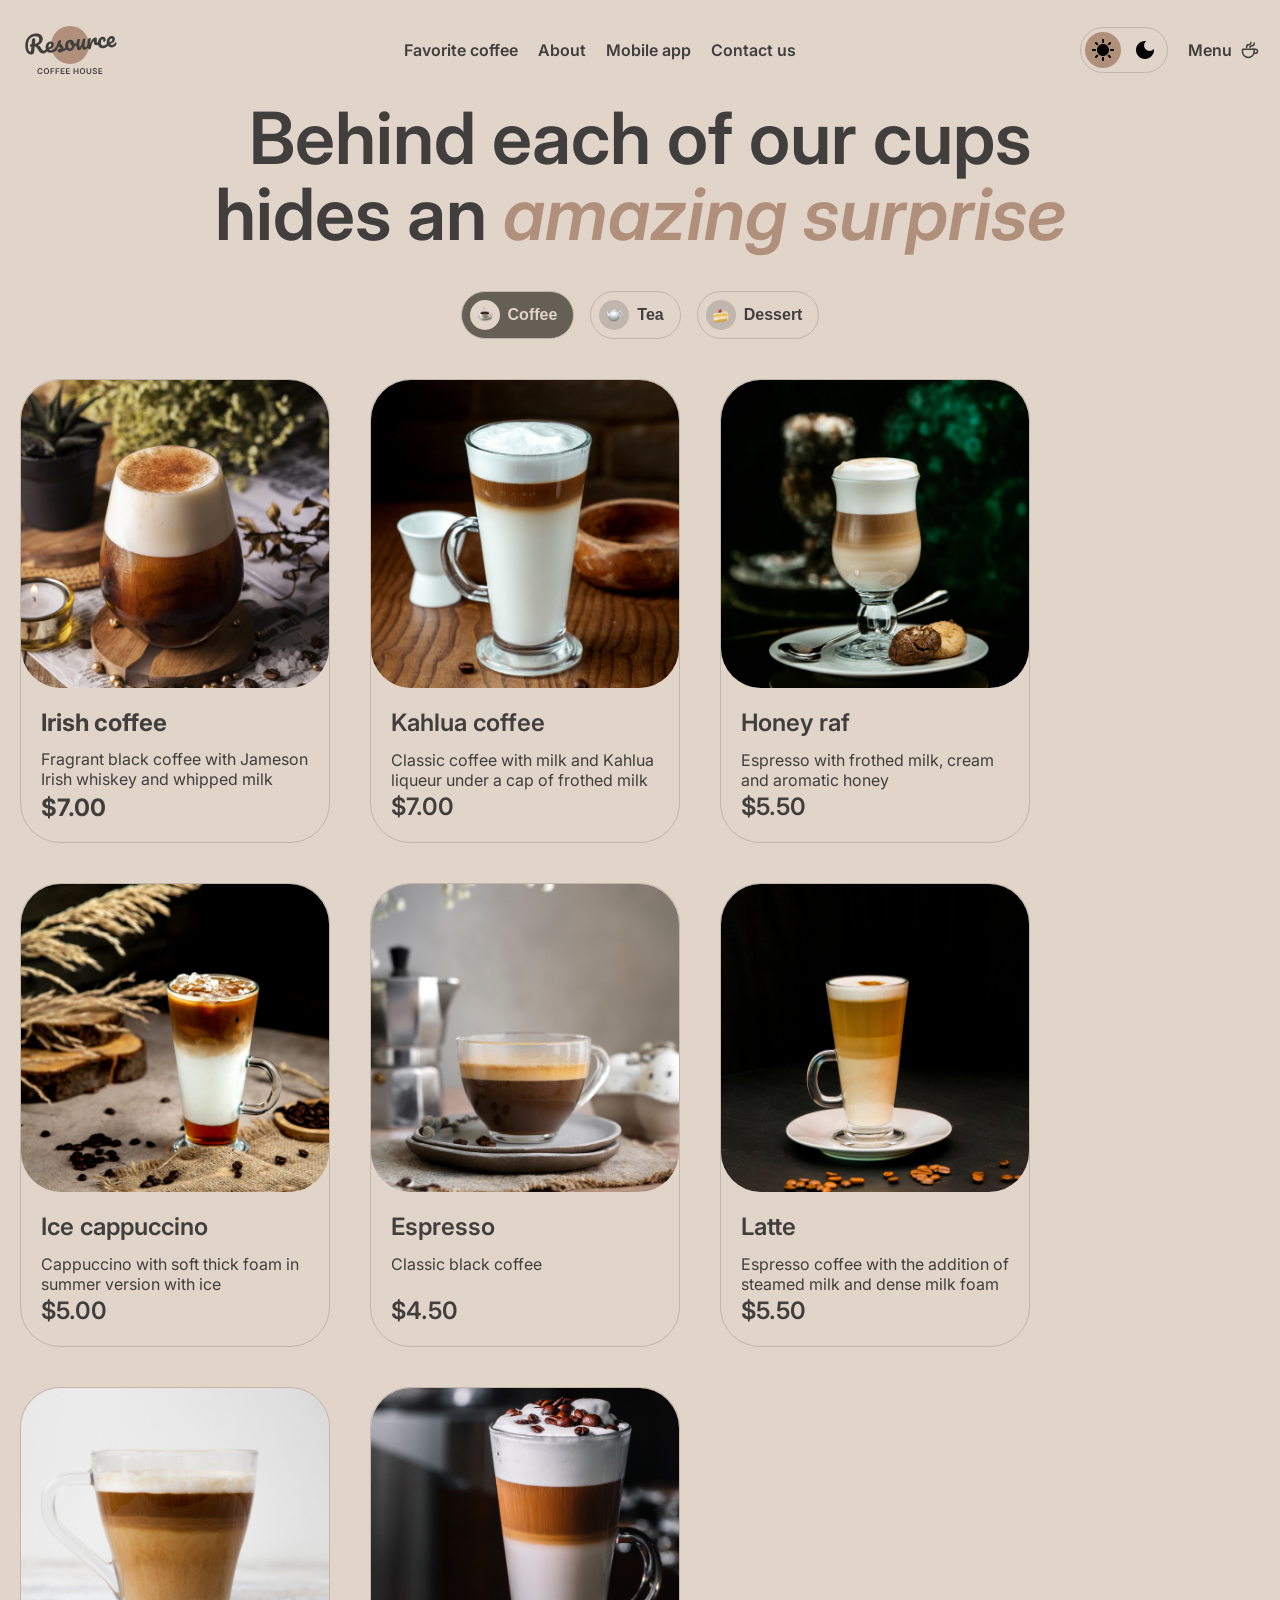
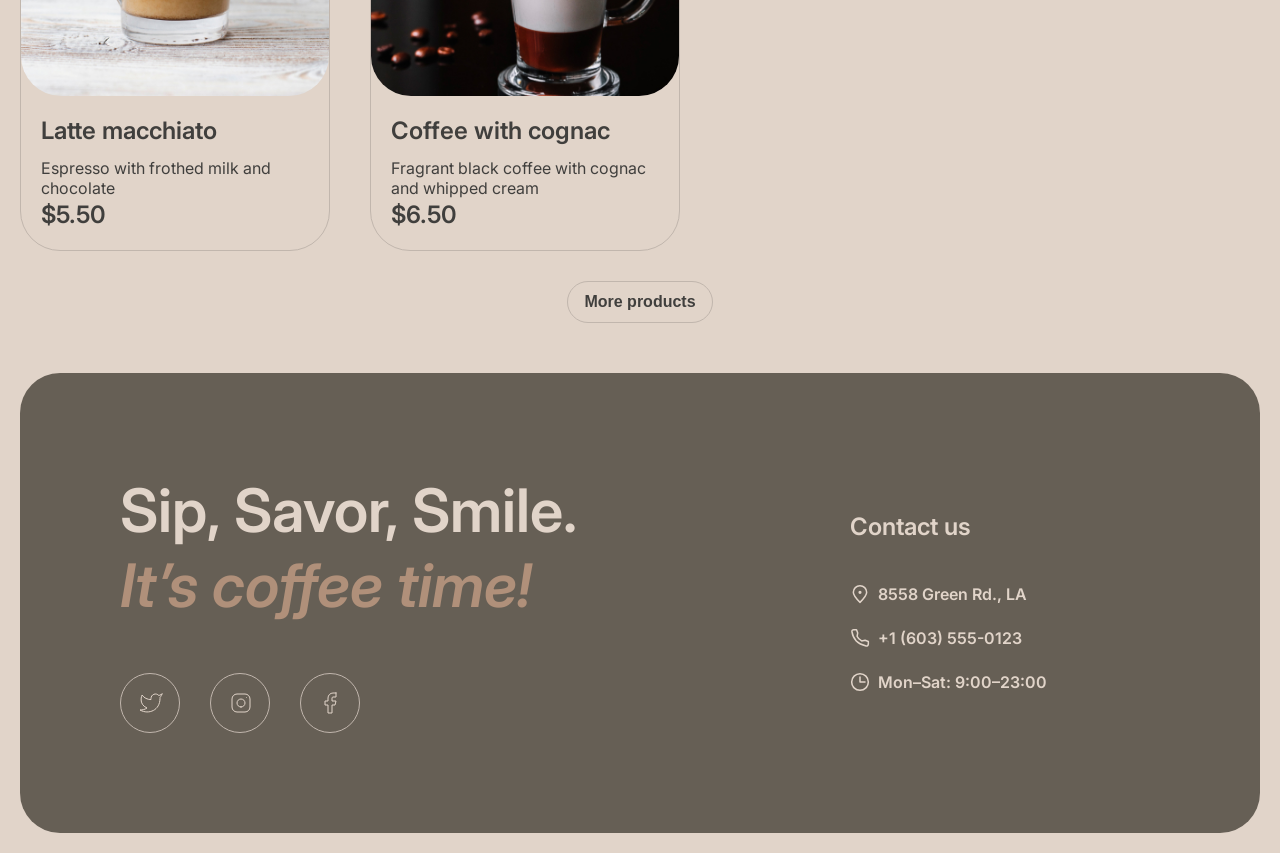
==== menu.html @ 7855acae "feat: add interactive burger-menu and slider" ====
<!doctype html>
<html lang="en">
  <head>
    <meta charset="UTF-8" />
    <meta name="viewport" content="width=device-width, initial-scale=1.0" />
    <link rel="icon" type="image/svg+xml" href="favicon.svg" />
    <link rel="stylesheet" href="style.css" />
    <link rel="preconnect" href="https://fonts.googleapis.com" />
    <link rel="preconnect" href="https://fonts.gstatic.com" crossorigin />
    <link
      href="https://fonts.googleapis.com/css2?family=Inter:ital,opsz,wght@0,14..32,100..900;1,14..32,100..900&display=swap"
      rel="stylesheet"
    />
    <title>Coffee House</title>
  </head>
  <body>
    <div class="wrapper">
      <header>
        <div class="header-wrapper">
          <a class="logo" href="./index.html"></a>
          <nav>
            <ul>
              <li>
                <a class="link nav-link" href="./index.html#favorite-coffee"
                  >Favorite coffee</a
                >
              </li>
              <li>
                <a class="link nav-link" href="./index.html#about">About</a>
              </li>
              <li>
                <a class="link nav-link" href="./index.html#mobile-app"
                  >Mobile app</a
                >
              </li>
              <li>
                <a class="link nav-link" href="#contact-us">Contact us</a>
              </li>
            </ul>
          </nav>
          <button id="toggle-theme-btn" class="light-mode-switch">
            <span class="mode-btn light-mode">
              <img
                class="svg light-img"
                src="./assets/icons/sun.svg"
                alt="Light-mode"
              />
            </span>
            <span class="mode-btn dark-mode">
              <img
                class="svg moon-img"
                src="./assets/icons/moon.svg"
                alt="Dark-mode"
              />
            </span>
          </button>
          <div class="menu-item">
            <a class="link menu-link" href="./menu.html">
              <span>Menu</span>
              <img
                class="menu-item-icon"
                src="./assets/icons/coffee-cup.svg"
                alt="Coffe-icon"
              />
            </a>
          </div>
          <button id="burger-btn">
            <img
              class="burger-menu-img"
              src="./assets/icons/burger-menu.svg"
              alt="Burger-menu"
            />
          </button>
        </div>
        <div class="burger-menu inactive">
          <nav>
            <ul>
              <li>
                <a class="link nav-link" href="./index.html#favorite-coffee"
                  >Favorite coffee</a
                >
              </li>
              <li>
                <a class="link nav-link" href="./index.html#about">About</a>
              </li>
              <li>
                <a class="link nav-link" href="./index.html#mobile-app"
                  >Mobile app</a
                >
              </li>
              <li>
                <a class="link nav-link" href="#contact-us">Contact us</a>
              </li>
            </ul>
          </nav>
          <div class="menu-item">
            <a class="link menu-link" href="./menu.html">
              <span>Menu</span>
              <img
                class="menu-item-icon"
                src="./assets/icons/coffee-cup.svg"
                alt="Coffe-icon"
              />
            </a>
          </div>
        </div>
      </header>
      <main>
        <section>
          <h1 class="menu-header heading-1">
            Behind each of our cups <br />
            hides an
            <span class="accent">amazing surprise</span>
          </h1>
          <div>
            <ul class="tabs-list">
              <li>
                <button class="button menu-tab-btn active">
                  <span class="menu-tab-icon-wrapper">
                    <img
                      class="menu-tab-icon"
                      src="./assets/icons/coffee-tab.png"
                      alt="coffee"
                    />
                  </span>
                  <span class="menu-tab-text">Coffee</span>
                </button>
              </li>
              <li>
                <button class="button menu-tab-btn">
                  <span class="menu-tab-icon-wrapper">
                    <img
                      class="menu-tab-icon"
                      src="./assets/icons/tea-tab.png"
                      alt="tea"
                    />
                  </span>
                  <span class="menu-tab-text">Tea</span>
                </button>
              </li>
              <li>
                <button class="button menu-tab-btn">
                  <span class="menu-tab-icon-wrapper">
                    <img
                      class="menu-tab-icon"
                      src="./assets/icons/dessert-tab.png"
                      alt="dessert"
                    />
                  </span>
                  <span class="menu-tab-text">Dessert</span>
                </button>
              </li>
            </ul>
          </div>
          <div class="products-container">
            <ul class="products-list">
              <li class="product-card">
                <img
                  class="product-img"
                  src="./assets/images/coffee-1.jpg"
                  alt="Product"
                />
                <div class="product-info">
                  <h2 class="product-title">Irish coffee</h2>
                  <p class="product-description">
                    Fragrant black coffee with Jameson Irish whiskey and whipped
                    milk
                  </p>
                  <h2 class="product-price">$7.00</h2>
                </div>
              </li>
              <li class="product-card">
                <img
                  class="product-img"
                  src="./assets/images/coffee-2.jpg"
                  alt="Product"
                />
                <div class="product-info">
                  <h2 class="product-title heading-3">Kahlua coffee</h2>
                  <p class="product-description">
                    Classic coffee with milk and Kahlua liqueur under a cap of
                    frothed milk
                  </p>
                  <h3 class="product-price heading-3">$7.00</h3>
                </div>
              </li>
              <li class="product-card">
                <img
                  class="product-img"
                  src="./assets/images/coffee-3.jpg"
                  alt="Product"
                />
                <div class="product-info">
                  <h2 class="product-title heading-3">Honey raf</h2>
                  <p class="product-description">
                    Espresso with frothed milk, cream and aromatic honey
                  </p>
                  <h3 class="product-price heading-3">$5.50</h3>
                </div>
              </li>
              <li class="product-card">
                <img
                  class="product-img"
                  src="./assets/images/coffee-4.jpg"
                  alt="Product"
                />
                <div class="product-info">
                  <h2 class="product-title heading-3">Ice cappuccino</h2>
                  <p class="product-description">
                    Cappuccino with soft thick foam in summer version with ice
                  </p>
                  <h3 class="product-price heading-3">$5.00</h3>
                </div>
              </li>
              <li class="product-card">
                <img
                  class="product-img"
                  src="./assets/images/coffee-5.jpg"
                  alt="Product"
                />
                <div class="product-info">
                  <h2 class="product-title heading-3">Espresso</h2>
                  <p class="product-description">Classic black coffee</p>
                  <h3 class="product-price heading-3">$4.50</h3>
                </div>
              </li>
              <li class="product-card">
                <img
                  class="product-img"
                  src="./assets/images/coffee-6.jpg"
                  alt="Product"
                />
                <div class="product-info">
                  <h2 class="product-title heading-3">Latte</h2>
                  <p class="product-description">
                    Espresso coffee with the addition of steamed milk and dense
                    milk foam
                  </p>
                  <h3 class="product-price heading-3">$5.50</h3>
                </div>
              </li>
              <li class="product-card">
                <img
                  class="product-img"
                  src="./assets/images/coffee-7.jpg"
                  alt="Product"
                />
                <div class="product-info">
                  <h2 class="product-title heading-3">Latte macchiato</h2>
                  <p class="product-description">
                    Espresso with frothed milk and chocolate
                  </p>
                  <h3 class="product-price heading-3">$5.50</h3>
                </div>
              </li>
              <li class="product-card">
                <img
                  class="product-img"
                  src="./assets/images/coffee-8.jpg"
                  alt="Product"
                />
                <div class="product-info">
                  <h2 class="product-title heading-3">Coffee with cognac</h2>
                  <p class="product-description">
                    Fragrant black coffee with cognac and whipped cream
                  </p>
                  <h3 class="product-price heading-3">$6.50</h3>
                </div>
              </li>
            </ul>
          </div>
          <button class="button menu-more-products-btn">
            <span class="menu-tab-text">More products</span>
          </button>
        </section>
      </main>
      <footer id="contact-us">
        <div class="slogan-link-container">
          <div class="slogan">
            <h2 class="heading-2">
              Sip, Savor, Smile.<br />
              <span class="accent">It’s coffee time!</span>
            </h2>
          </div>
          <div>
            <ul class="social-link-list">
              <li class="social-link-item">
                <a class="social-link" href="https://x.com" target="_blank">
                  <img
                    class="svg social-link-img"
                    src="./assets/icons/twitter.svg"
                    alt="Twitter"
                  />
                </a>
              </li>
              <li class="social-link-item">
                <a
                  class="social-link"
                  href="https://www.instagram.com"
                  target="_blank"
                >
                  <img
                    class="svg social-link-img"
                    src="./assets/icons/instagram.svg"
                    alt="Instagram"
                  />
                </a>
              </li>
              <li class="social-link-item">
                <a
                  class="social-link"
                  href="https://www.facebook.com"
                  target="_blank"
                >
                  <img
                    class="svg social-link-img"
                    src="./assets/icons/facebook.svg"
                    alt="Facebook"
                  />
                </a>
              </li>
            </ul>
          </div>
        </div>
        <div class="contacts">
          <h3 class="contacts-header heading-3">Contact us</h3>
          <ul class="contact-list">
            <li class="contact-item">
              <a
                class="link contact-item contact-link"
                href="https://www.google.com/maps"
                target="_blank"
              >
                <img
                  class="svg contact-item-icon"
                  src="./assets/icons/pin-alt.svg"
                  alt="Location"
                />
                <p>8558 Green Rd., LA</p>
              </a>
            </li>
            <li>
              <a class="link contact-item contact-link" href="tel:">
                <img
                  class="svg contact-item-icon"
                  src="./assets/icons/phone.svg"
                  alt="Phone"
                />
                <p>+1 (603) 555-0123</p>
              </a>
            </li>
            <li class="link contact-item">
              <img
                class="svg contact-item-icon"
                src="./assets/icons/clock.svg"
                alt="Clock"
              />
              <p>Mon–Sat: 9:00–23:00</p>
            </li>
          </ul>
        </div>
      </footer>
    </div>
    <script src="script.js"></script>
  </body>
</html>
---- style.css ----
/* VARIABLES */

:root {
  --logo-url: url('assets/icons/logo.svg');

  --text-primary-color: #403f3d;
  --text-inverse-color: #e1d4c9;
  --text-accent-color: #b0907a;

  --background-page-color: #e1d4c9;
  --background-container-color: #665f55;
  --background-overlay-color: #403f3d;

  --border-primary-color: #c1b6ad;
  --border-inverse-color: #665f55;
}

/* SMOOTH SCROLL */

html {
  scroll-behavior: smooth;
}

html.dark {
  --logo-url: url('assets/icons/logo-dark.svg');

  --text-primary-color: #e1d4c9;
  --text-inverse-color: #e1d4c9;
  --text-accent-color: #b0907a;

  --background-page-color: #292826;
  --background-container-color: #403f3d;
  --background-overlay-color: #292826;

  --border-primary-color: #665f55;
  --border-inverse-color: #c1b6ad;
}

/* TEMPORARY */

.svg {
  filter: brightness(0);
}

html.dark .svg {
  filter: brightness(0) saturate(100%) invert(97%) sepia(9%) saturate(727%)
    hue-rotate(310deg) brightness(89%) contrast(98%);
}

/* RESET */

* {
  margin: 0;
  padding: 0;
  box-sizing: border-box;
}

a {
  color: inherit;
  text-decoration: none;
}

ul {
  list-style: none;
}

img {
  width: 100%;
  display: block;
}

/* TYPOGRAPHY */

.heading-1 {
  font-size: 72px;
  font-weight: 600;
  line-height: 105%;
}

.heading-1 .accent,
.heading-2 .accent {
  color: var(--text-accent-color);
  font-style: italic;
}

.heading-2 {
  font-size: 60px;
  font-weight: 600;
  line-height: 125%;
}

.heading-3 {
  font-size: 24px;
  font-weight: 600;
  line-height: 125%;
}

.medium {
  font-size: 16px;
  font-weight: 400;
  line-height: 150%;
}

.caption {
  font-size: 10px;
  font-weight: 600;
  line-height: 140%;
}

.link,
.button {
  font-size: 16px;
  font-weight: 600;
  line-height: 150%;
}

.burger-link {
  font-size: 32px;
  font-weight: 600;
  line-height: 125%;
}

/* STYLES */

body {
  color: var(--text-primary-color);
  border-color: var(--border-primary-color);
  background-color: var(--background-page-color);
  font-family: 'Inter', sans-serif;
}

.wrapper {
  margin: 0 auto;
  max-width: 1440px;
  padding: 20px;
}

header {
  display: flex;
  flex-direction: column;
}

header.burger-menu-active {
  min-height: 100dvh;
}

.header-wrapper {
  margin-bottom: 20px;
  display: flex;
  justify-content: space-between;
  align-items: center;
  gap: 20px;
  flex-wrap: wrap;
}

.logo {
  display: block;
  max-width: 100px;
  min-width: 100px;
  min-height: 60px;
  background-image: var(--logo-url);
}

nav {
  flex-grow: 1;
}

nav > ul {
  display: flex;
  justify-content: center;
  gap: 20px;
}

.light-mode-switch {
  max-width: 88px;
  width: 100%;
  padding: 4px;
  display: flex;
  justify-content: space-between;
  align-items: center;
  border: 1px solid var(--border-primary-color);
  background-color: inherit;
  border-radius: 100px;
}

.light-mode-switch:hover {
  cursor: pointer;
}

html.dark .light-mode-switch .light-mode {
  background-color: inherit;
}

html.dark .light-mode-switch .dark-mode {
  background-color: var(--text-accent-color);
}

html.dark .light-mode-switch:hover .light-mode {
  background-color: var(--background-container-color);
}

html.dark .light-mode-switch img {
  filter: brightness(0) saturate(100%) invert(93%) sepia(15%) saturate(261%)
    hue-rotate(332deg) brightness(93%) contrast(89%);
}

.mode-btn {
  width: 36px;
  height: 36px;
  padding: 1px;
  background-color: var(--text-accent-color);
  border-radius: 100px;
  display: flex;
  justify-content: center;
  align-items: center;
}

.mode-btn:hover {
  cursor: pointer;
}

.dark-mode {
  background-color: inherit;
}

.light-mode-switch:hover > .dark-mode {
  cursor: pointer;
  background-color: var(--background-container-color);
}

.light-mode-switch:hover > .dark-mode > .moon-img {
  filter: brightness(0) saturate(100%) invert(95%) sepia(9%) saturate(575%)
    hue-rotate(322deg) brightness(98%) contrast(80%);
}

.moon-img {
  width: 18px;
  height: 18px;
}

.light-img {
  width: 22px;
  height: 22px;
}

.menu-item,
.nav-link {
  padding: 8px 0px;
}

.menu-link {
  display: flex;
  align-items: center;
  gap: 8px;
}

.menu-item:hover,
.contact-link:hover,
.nav-link:hover {
  position: relative;
}

.menu-item:hover::after,
.contact-link:hover::after,
.nav-link:hover::after {
  content: '';
  cursor: cell;
  position: absolute;
  left: 0;
  bottom: -4px;
  width: 100%;
  height: 2px;
  background-color: var(--text-primary-color);
}

.contact-link:hover::after {
  background-color: var(--text-inverse-color);
}

.menu-item-icon {
  filter: brightness(0) saturate(100%) invert(22%) sepia(5%) saturate(338%)
    hue-rotate(2deg) brightness(96%) contrast(87%);
  width: 20px;
  height: 20px;
}

html.dark .menu-item-icon,
html.dark .burger-menu-img {
  filter: brightness(0) saturate(100%) invert(97%) sepia(9%) saturate(727%)
    hue-rotate(310deg) brightness(89%) contrast(98%);
}

.menu-item-active {
  padding: 8px 0px;
  position: relative;
}

.menu-item-active::after {
  content: '';
  position: absolute;
  left: 0;
  bottom: 0;
  width: 100%;
  height: 2px;
  background-color: var(--background-overlay-color);
}

#burger-btn {
  display: none;
}

#burger-btn .burger-menu-img {
  width: 16px;
}

.burger-menu.inactive {
  display: none;
}

.burger-menu {
  padding: 40px;
  display: flex;
  flex-basis: 100%;
  flex-direction: column;
  justify-content: center;
  align-items: center;
  gap: 100px;
}

.burger-menu > nav {
  display: block;
}

.burger-menu > nav > ul {
  flex-direction: column;
  justify-content: center;
  align-items: center;
  gap: 60px;
}

.burger-menu .nav-link,
.burger-menu .menu-item {
  display: block;
}

.hero-section {
  position: relative;
  color: var(--text-inverse-color);
  min-height: 80svh;
  display: flex;
  overflow: hidden;
  justify-content: center;
  align-items: center;
  border-radius: 40px;
}

.hero-video {
  position: absolute;
  min-width: 100%;
  min-height: 100%;
  object-fit: cover;
  z-index: 1;
}

.hero-content {
  position: absolute;
  left: 100px;
  bottom: 100px;
  z-index: 2;
  max-width: 530px;
  width: 100%;
  display: flex;
  flex-direction: column;
  gap: 20px;
}

.hero-link {
  padding: 20px 78px;
  max-width: 200px;
  width: 100%;
  color: var(--text-primary-color);
  background-color: var(--background-page-color);
  border-radius: 100px;
  display: flex;
  align-items: center;
  gap: 8px;
}

.hero-link-icon {
  display: none;
}

.hero-link:hover > .hero-link-icon {
  display: block;
}

section > h2 {
  text-align: center;
  margin-bottom: 15px;
}

section {
  margin-bottom: 50px;
}

.slider-container {
  display: flex;
  align-items: center;
  flex-direction: column;
  flex-grow: 1;
  gap: 40px;
}

.slider {
  margin-bottom: 10px;
  width: 100%;
  display: flex;
  justify-content: space-between;
  align-items: center;
}

.slide {
  width: 100%;
  padding: 0 20px;
  display: flex;
  justify-content: center;
  flex-direction: column;
  align-items: center;
  gap: 16px;
  margin: 0 auto;
}

.slider-img {
  max-width: 480px;
  width: 100%;
}

.slider-btn {
  max-width: 60px;
  width: 100%;
  min-height: 60px;
  height: 100%;
  padding: 24px;
  border-radius: 100px;
  color: var(--background-container-color);
  background-color: inherit;
  border: 1px solid var(--background-container-color);
  display: flex;
  justify-content: center;
  align-items: center;
}

.slider-btn:hover,
.download-link:hover,
#burger-btn:hover {
  cursor: pointer;
  color: var(--text-inverse-color);
  background-color: var(--background-container-color);
}

.slider-btn:hover > .slider-arrow-img,
.download-link:hover > .download-link-icon,
#burger-btn:hover > .burger-menu-img {
  filter: brightness(0) saturate(100%) invert(99%) sepia(80%) saturate(688%)
    hue-rotate(298deg) brightness(105%) contrast(76%);
}

.slider-arrow-img {
  width: 12.5px;
  height: 12px;
}

#slide-img {
  max-width: 480px;
  width: 100%;
}

.slider-pagination {
  display: flex;
  gap: 12px;
}

.dash {
  width: 40px;
  height: 4px;
  background-color: var(--border-primary-color);
}

.dash.active {
  background-color: var(--background-container-color);
}

.dash:hover {
  cursor: pointer;
  background-color: var(--background-container-color);
}

html.dark .dash {
  width: 40px;
  height: 4px;
  background-color: var(--border-primary-color);
}

html.dark .dash.active {
  background-color: var(--border-inverse-color);
}

html.dark .dash:hover {
  cursor: pointer;
  background-color: var(--border-inverse-color);
}

.about-img-container {
  display: flex;
  justify-content: center;
  flex-wrap: wrap;
  gap: 40px;
}

.about-img {
  max-width: 660px;
  width: 100%;
  align-self: flex-start;
}

.download-section {
  display: flex;
  justify-content: space-between;
  align-items: center;
}

.download-content {
  display: flex;
  justify-content: space-between;
  align-items: center;
  gap: 100px;
  flex-wrap: wrap;
}

.download-container {
  max-width: 630px;
  width: 100%;
  display: flex;
  flex-direction: column;
  flex-grow: 1;
  gap: 40px;
}

.download-link-list {
  display: flex;
  flex-wrap: wrap;
  gap: 20px;
}

.download-link-item {
  max-width: 200px;
  width: 100%;
  border: 1px solid var(--border-inverse-color);
  border-radius: 100px;
}

.download-link {
  padding: 12px 20px;
  width: 100%;
  height: 100%;
  display: flex;
  gap: 10px;
  align-items: center;
  border-radius: 100px;
}

.download-link-icon {
  width: 36px;
  min-height: 36px;
}

html.dark .download-link-icon {
  filter: brightness(0) saturate(100%) invert(97%) sepia(9%) saturate(727%)
    hue-rotate(310deg) brightness(89%) contrast(98%);
}

.download-img {
  max-width: 630px;
  width: 100%;
}

footer {
  padding: 100px;
  display: flex;
  align-items: center;
  gap: 100px;
  flex-wrap: wrap;
  color: var(--text-inverse-color);
  background-color: var(--background-container-color);
  border-radius: 40px;
}

.slogan-link-container {
  max-width: 630px;
  width: 100%;
}

.slogan {
  margin-bottom: 50px;
}

.social-link-list {
  display: flex;
  flex-wrap: wrap;
  gap: 30px;
}

.social-link-item {
  max-width: 60px;
  width: 100%;
  max-height: 60px;
  min-height: 60px;
  border: 1px solid var(--border-primary-color);
  border-radius: 100px;
  display: flex;
  justify-content: center;
  align-items: center;
}

.social-link {
  width: 100%;
  padding: 18px;
  border-radius: 100px;
}

.social-link:hover {
  color: var(--text-primary-color);
  background-color: var(--background-page-color);
}

.social-link:hover > .social-link-img {
  filter: brightness(0) saturate(100%) invert(21%) sepia(1%) saturate(1422%)
    hue-rotate(2deg) brightness(94%) contrast(84%);
}

html.dark .social-link:hover > .social-link-img {
  filter: brightness(0) saturate(100%) invert(96%) sepia(98%) saturate(240%)
    hue-rotate(302deg) brightness(91%) contrast(94%);
}

.social-link-img {
  width: 24px;
  min-height: 24px;
  filter: brightness(0) saturate(100%) invert(90%) sepia(10%) saturate(290%)
    hue-rotate(346deg) brightness(99%) contrast(83%);
}

.contacts-header {
  margin-bottom: 40px;
}

.contact-list {
  display: flex;
  flex-direction: column;
  gap: 20px;
}

.contact-item {
  display: flex;
  justify-content: flex-start;
  align-items: center;
  gap: 8px;
}

.contact-item-icon {
  width: 20px;
  min-height: 20px;
  filter: brightness(0) saturate(100%) invert(90%) sepia(10%) saturate(290%)
    hue-rotate(346deg) brightness(99%) contrast(83%);
}

/* MENU */

.products-list {
  display: flex;
  gap: 40px;
  flex-wrap: wrap;
}

.product-card {
  max-width: 310px;
  width: 100%;
  min-height: 100%;
  display: flex;
  flex-direction: column;
  border: 1px solid var(--border-primary-color);
  border-radius: 40px;
}

.tabs-list {
  display: flex;
  justify-content: center;
  align-items: center;
  gap: 16px;
  margin-bottom: 40px;
}

/* MODAL */

#modal {
  display: none;
}

.modal-content {
  display: flex;
  justify-content: center;
  gap: 20px;
}

.modal-product-info {
  display: flex;
  flex-direction: column;
  gap: 20px;
}

.menu-header {
  text-align: center;
  margin-bottom: 40px;
}

.menu-tab-icon {
  width: 16px;
  height: 16px;
}

.menu-tab-btn,
.menu-more-products-btn {
  padding: 8px 16px 8px 8px;
  display: flex;
  align-items: center;
  gap: 8px;
  border: 1px solid var(--border-primary-color);
  border-radius: 100px;
  color: var(--text-primary-color);
  background-color: inherit;
}

.menu-more-products-btn {
  margin: 30px auto;
  padding: 8px 16px;
}

.menu-tab-icon-wrapper {
  padding: 7px;
  background-color: var(--border-primary-color);
  border-radius: 100px;
}

.menu-tab-btn:hover,
.menu-tab-btn.active,
.product-card:hover,
.menu-more-products-btn:hover {
  cursor: pointer;
  color: var(--text-inverse-color);
  background-color: var(--background-container-color);
}

.menu-tab-btn:hover > .menu-tab-icon-wrapper,
.menu-tab-btn.active > .menu-tab-icon-wrapper {
  background-color: var(--background-page-color);
}

.product-img {
  max-width: 310px;
  width: 100%;
  border-radius: 40px;
}

.product-info {
  position: relative;
  height: 100%;
  padding: 20px 20px 40px;
}

.product-title,
.product-description {
  margin-bottom: 12px;
}

.product-price {
  position: absolute;
  left: 20px;
  bottom: 20px;
}

/* MEDIA QUERY */

@media (max-width: 768px) {
  .heading-1 {
    font-size: 42px;
    font-weight: 600;
    line-height: 115%;
  }

  .heading-1 .accent,
  .heading-2 .accent {
    font-style: italic;
  }

  .heading-2 {
    font-size: 32px;
    font-weight: 600;
    line-height: 125%;
  }

  .logo {
    margin-right: auto;
  }

  nav,
  .menu-item {
    display: none;
  }

  #burger-btn {
    display: flex;
    align-items: center;
    justify-content: center;
    max-width: 44px;
    min-width: 44px;
    min-height: 44px;
    border: 1px solid var(--border-inverse-color);
    border-radius: 100px;
    background-color: inherit;
    flex-grow: 1;
  }

  .hero-content {
    max-width: 300px;
    bottom: 20px;
    left: 30px;
  }

  .products-list {
    justify-content: center;
  }

  .slider-btn {
    display: none;
  }

  .download-content {
    justify-content: center;
  }

  footer {
    padding: 100px 60px;
  }
}
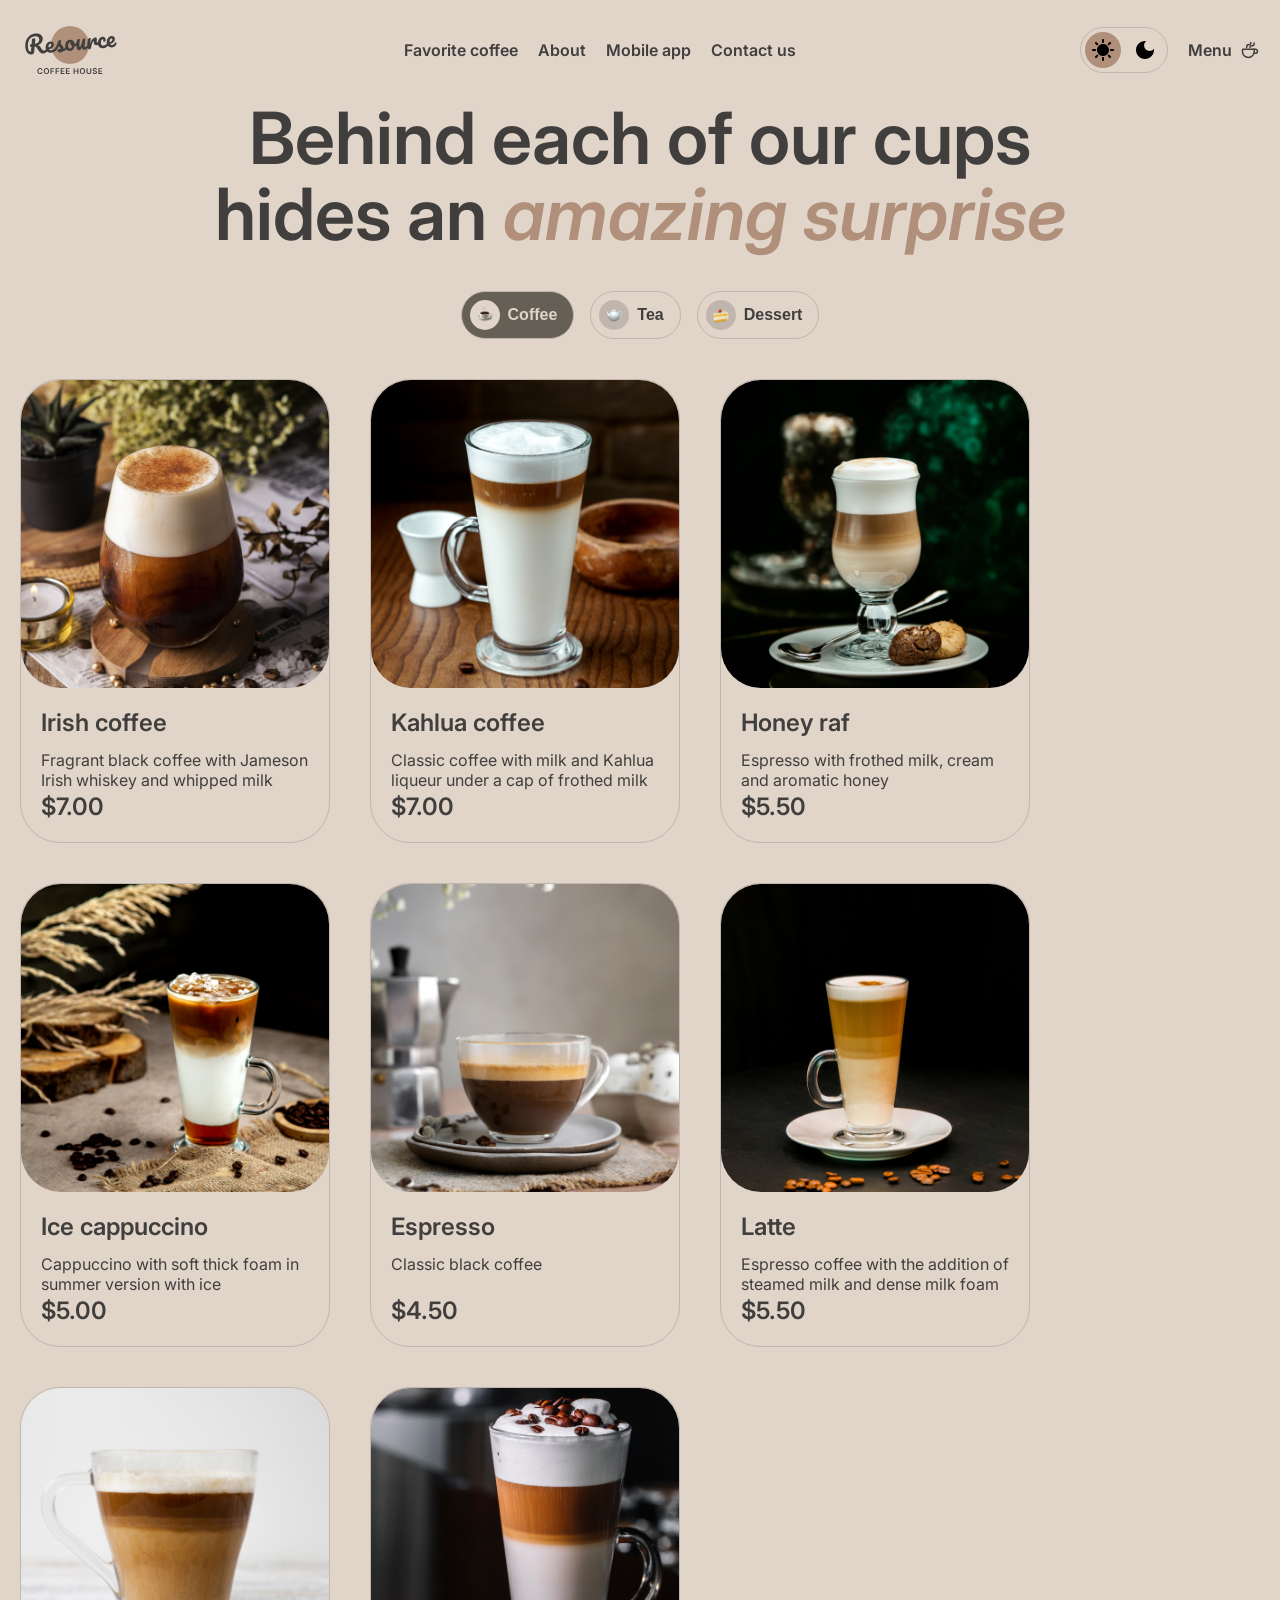
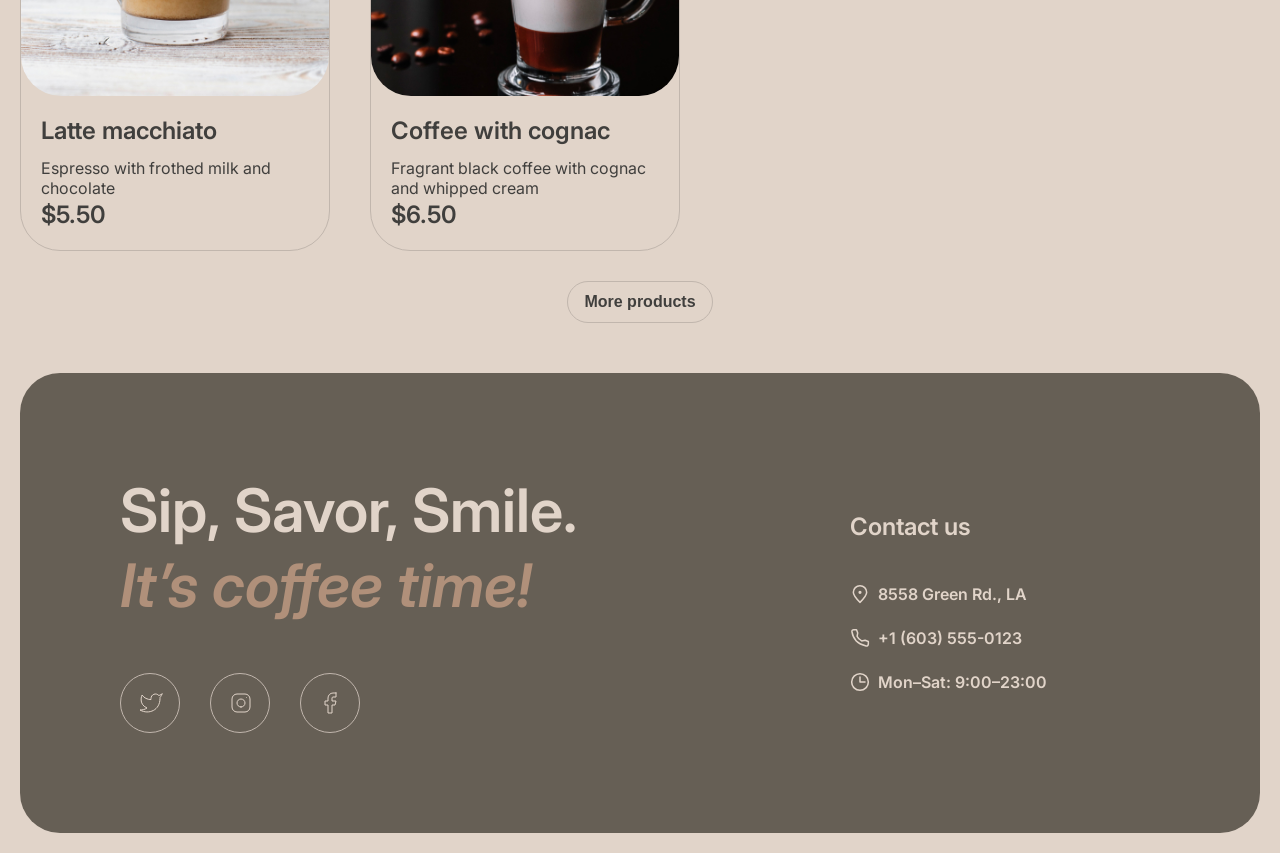
==== commit 0537bfb8: "fix: edit burger-menu and slider behaviour" ====
--- a/menu.html
+++ b/menu.html
@@ -66,7 +66,7 @@
           </div>
           <button id="burger-btn">
             <img
-              class="burger-menu-img"
+              class="svg burger-menu-img"
               src="./assets/icons/burger-menu.svg"
               alt="Burger-menu"
             />
@@ -76,17 +76,13 @@
           <nav>
             <ul>
               <li>
-                <a class="link nav-link" href="./index.html#favorite-coffee"
+                <a class="link nav-link" href="#favorite-coffee"
                   >Favorite coffee</a
                 >
               </li>
-              <li>
-                <a class="link nav-link" href="./index.html#about">About</a>
-              </li>
-              <li>
-                <a class="link nav-link" href="./index.html#mobile-app"
-                  >Mobile app</a
-                >
+              <li><a class="link nav-link" href="#about">About</a></li>
+              <li>
+                <a class="link nav-link" href="#mobile-app">Mobile app</a>
               </li>
               <li>
                 <a class="link nav-link" href="#contact-us">Contact us</a>
@@ -97,7 +93,7 @@
             <a class="link menu-link" href="./menu.html">
               <span>Menu</span>
               <img
-                class="menu-item-icon"
+                class="svg menu-item-icon"
                 src="./assets/icons/coffee-cup.svg"
                 alt="Coffe-icon"
               />
@@ -115,7 +111,7 @@
           <div>
             <ul class="tabs-list">
               <li>
-                <button class="button menu-tab-btn active">
+                <button id="coffee" class="button menu-tab-btn active">
                   <span class="menu-tab-icon-wrapper">
                     <img
                       class="menu-tab-icon"
@@ -127,7 +123,7 @@
                 </button>
               </li>
               <li>
-                <button class="button menu-tab-btn">
+                <button id="tea" class="button menu-tab-btn">
                   <span class="menu-tab-icon-wrapper">
                     <img
                       class="menu-tab-icon"
@@ -139,7 +135,7 @@
                 </button>
               </li>
               <li>
-                <button class="button menu-tab-btn">
+                <button id="dessert" class="button menu-tab-btn">
                   <span class="menu-tab-icon-wrapper">
                     <img
                       class="menu-tab-icon"
@@ -153,121 +149,7 @@
             </ul>
           </div>
           <div class="products-container">
-            <ul class="products-list">
-              <li class="product-card">
-                <img
-                  class="product-img"
-                  src="./assets/images/coffee-1.jpg"
-                  alt="Product"
-                />
-                <div class="product-info">
-                  <h2 class="product-title">Irish coffee</h2>
-                  <p class="product-description">
-                    Fragrant black coffee with Jameson Irish whiskey and whipped
-                    milk
-                  </p>
-                  <h2 class="product-price">$7.00</h2>
-                </div>
-              </li>
-              <li class="product-card">
-                <img
-                  class="product-img"
-                  src="./assets/images/coffee-2.jpg"
-                  alt="Product"
-                />
-                <div class="product-info">
-                  <h2 class="product-title heading-3">Kahlua coffee</h2>
-                  <p class="product-description">
-                    Classic coffee with milk and Kahlua liqueur under a cap of
-                    frothed milk
-                  </p>
-                  <h3 class="product-price heading-3">$7.00</h3>
-                </div>
-              </li>
-              <li class="product-card">
-                <img
-                  class="product-img"
-                  src="./assets/images/coffee-3.jpg"
-                  alt="Product"
-                />
-                <div class="product-info">
-                  <h2 class="product-title heading-3">Honey raf</h2>
-                  <p class="product-description">
-                    Espresso with frothed milk, cream and aromatic honey
-                  </p>
-                  <h3 class="product-price heading-3">$5.50</h3>
-                </div>
-              </li>
-              <li class="product-card">
-                <img
-                  class="product-img"
-                  src="./assets/images/coffee-4.jpg"
-                  alt="Product"
-                />
-                <div class="product-info">
-                  <h2 class="product-title heading-3">Ice cappuccino</h2>
-                  <p class="product-description">
-                    Cappuccino with soft thick foam in summer version with ice
-                  </p>
-                  <h3 class="product-price heading-3">$5.00</h3>
-                </div>
-              </li>
-              <li class="product-card">
-                <img
-                  class="product-img"
-                  src="./assets/images/coffee-5.jpg"
-                  alt="Product"
-                />
-                <div class="product-info">
-                  <h2 class="product-title heading-3">Espresso</h2>
-                  <p class="product-description">Classic black coffee</p>
-                  <h3 class="product-price heading-3">$4.50</h3>
-                </div>
-              </li>
-              <li class="product-card">
-                <img
-                  class="product-img"
-                  src="./assets/images/coffee-6.jpg"
-                  alt="Product"
-                />
-                <div class="product-info">
-                  <h2 class="product-title heading-3">Latte</h2>
-                  <p class="product-description">
-                    Espresso coffee with the addition of steamed milk and dense
-                    milk foam
-                  </p>
-                  <h3 class="product-price heading-3">$5.50</h3>
-                </div>
-              </li>
-              <li class="product-card">
-                <img
-                  class="product-img"
-                  src="./assets/images/coffee-7.jpg"
-                  alt="Product"
-                />
-                <div class="product-info">
-                  <h2 class="product-title heading-3">Latte macchiato</h2>
-                  <p class="product-description">
-                    Espresso with frothed milk and chocolate
-                  </p>
-                  <h3 class="product-price heading-3">$5.50</h3>
-                </div>
-              </li>
-              <li class="product-card">
-                <img
-                  class="product-img"
-                  src="./assets/images/coffee-8.jpg"
-                  alt="Product"
-                />
-                <div class="product-info">
-                  <h2 class="product-title heading-3">Coffee with cognac</h2>
-                  <p class="product-description">
-                    Fragrant black coffee with cognac and whipped cream
-                  </p>
-                  <h3 class="product-price heading-3">$6.50</h3>
-                </div>
-              </li>
-            </ul>
+            <ul class="products-list"></ul>
           </div>
           <button class="button menu-more-products-btn">
             <span class="menu-tab-text">More products</span>
@@ -362,5 +244,6 @@
       </footer>
     </div>
     <script src="script.js"></script>
+    <script src="menu.js"></script>
   </body>
 </html>
--- a/style.css
+++ b/style.css
@@ -122,6 +122,10 @@
 
 /* STYLES */
 
+.no-scroll {
+  overflow: hidden;
+}
+
 body {
   color: var(--text-primary-color);
   border-color: var(--border-primary-color);
@@ -141,7 +145,7 @@
 }
 
 header.burger-menu-active {
-  min-height: 100dvh;
+  height: 100dvh;
 }
 
 .header-wrapper {
@@ -430,11 +434,6 @@
   margin: 0 auto;
 }
 
-.slider-img {
-  max-width: 480px;
-  width: 100%;
-}
-
 .slider-btn {
   max-width: 60px;
   width: 100%;
@@ -472,6 +471,7 @@
 
 #slide-img {
   max-width: 480px;
+  min-width: 150px;
   width: 100%;
 }
 
@@ -582,6 +582,7 @@
 .download-img {
   max-width: 630px;
   width: 100%;
+  border-radius: 40px;
 }
 
 footer {
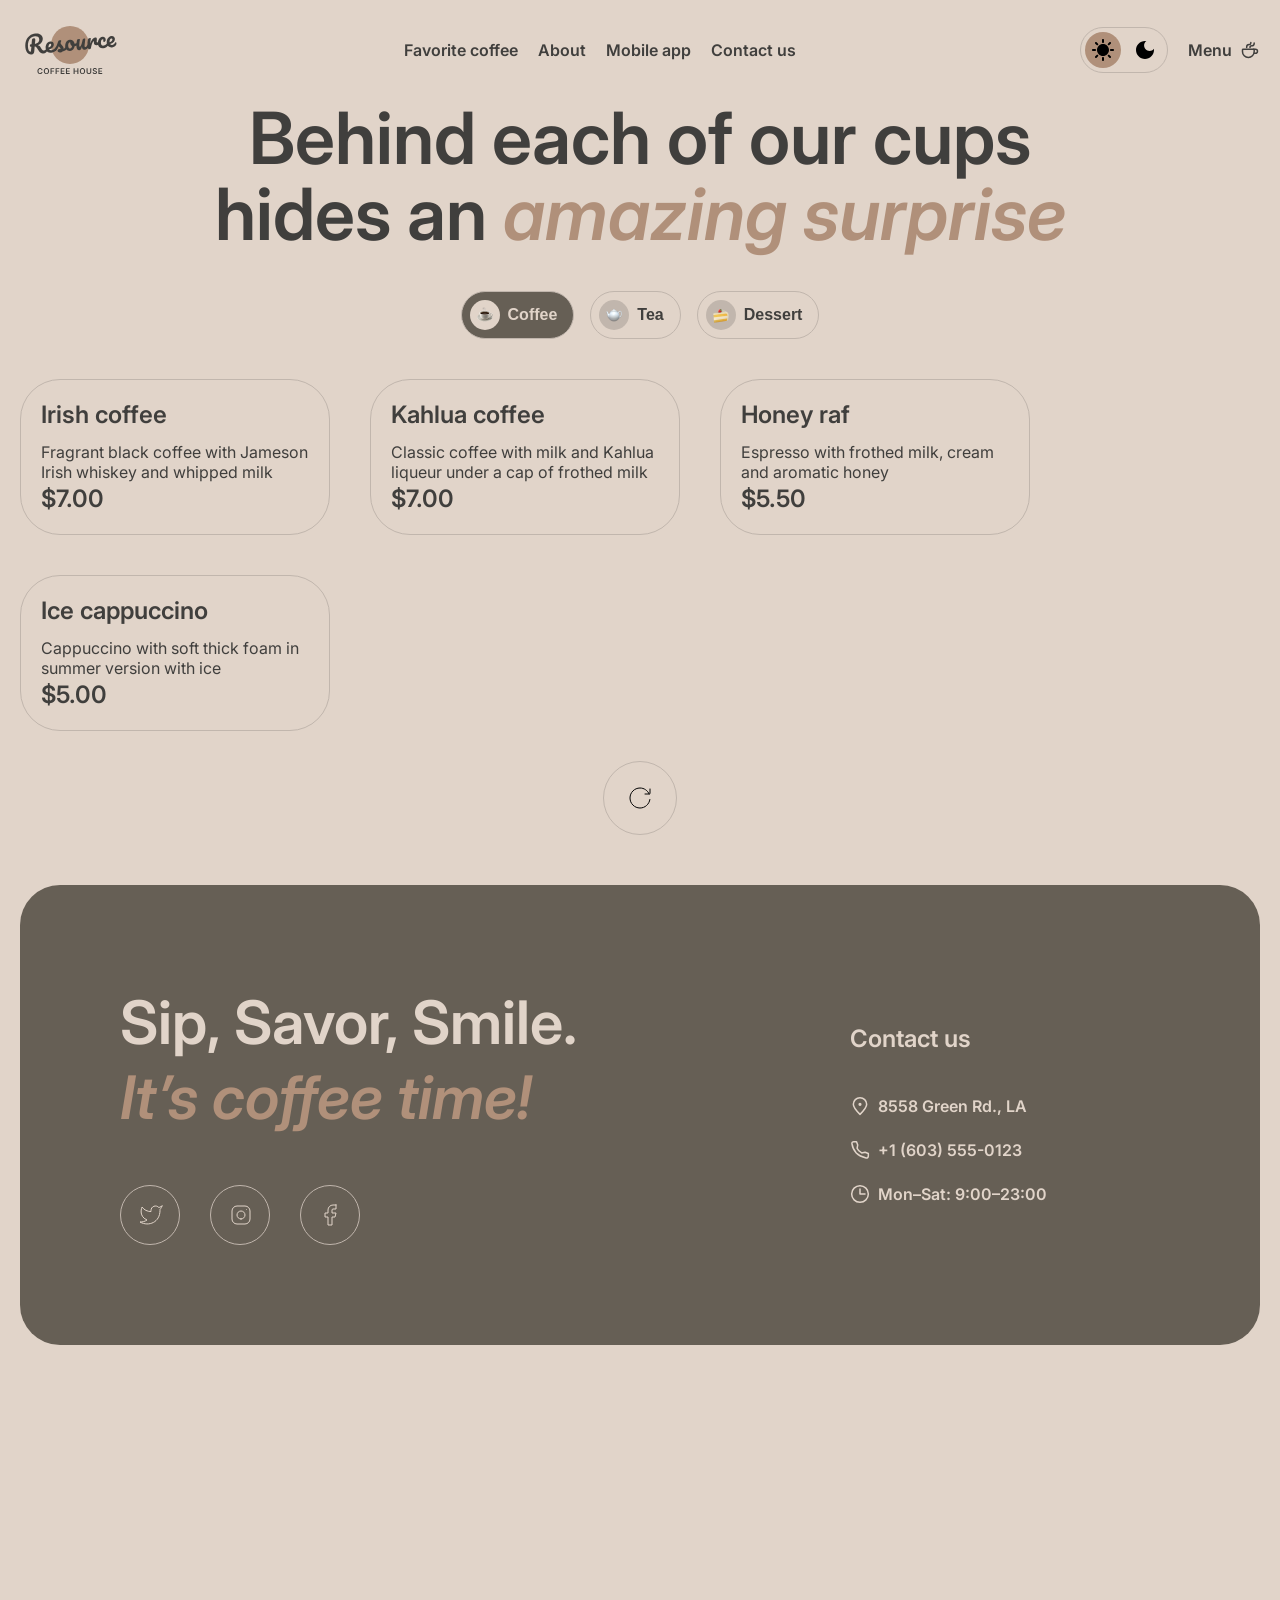
==== commit a9802c49: "feat: add functions for render cards and work with modal" ====
--- a/menu.html
+++ b/menu.html
@@ -151,8 +151,12 @@
           <div class="products-container">
             <ul class="products-list"></ul>
           </div>
-          <button class="button menu-more-products-btn">
-            <span class="menu-tab-text">More products</span>
+          <button id="rest-btn" class="button menu-more-products-btn">
+            <img
+              class="svg rest-btn-img"
+              src="./assets/icons/refresh.svg"
+              alt="More-products"
+            />
           </button>
         </section>
       </main>
@@ -243,6 +247,74 @@
         </div>
       </footer>
     </div>
+    <div id="modal">
+      <div class="modal-container">
+        <div class="modal-content">
+          <img
+            id="modal-product-img"
+            src="./assets/images/coffee-1.jpg"
+            alt="Product-image"
+          />
+          <div class="modal-product-info">
+            <h4 id="modal-product-title" class="heading-3">Title</h4>
+            <p id="modal-product-description">Description</p>
+            <div class="product-size">
+              <p class="modal-params-name">Size</p>
+              <ul id="modal-product-sizes-list" class="modal-params-list">
+                <!-- <li class="modal-params-item active">
+                  <div class="modal-params-badge">S</div>
+                  <div class="modal-params-text">200 ml</div>
+                </li>
+                <li class="modal-params-item">
+                  <div class="modal-params-badge">M</div>
+                  <div class="modal-params-text">sugar</div>
+                </li>
+                <li class="modal-params-item">
+                  <div class="modal-params-badge">S</div>
+                  <div class="modal-params-text">sugar</div>
+                </li> -->
+              </ul>
+            </div>
+            <div class="modal-product-additives-list">
+              <p class="modal-params-name">Additives</p>
+              <ul id="modal-product-additives-list" class="modal-params-list">
+                <!-- <li class="modal-params-item active">
+                  <div class="modal-params-badge">S</div>
+                  <div class="modal-params-text">sugar</div>
+                </li>
+                <li class="modal-params-item">
+                  <div class="modal-params-badge">S</div>
+                  <div class="modal-params-text">sugar</div>
+                </li>
+                <li class="modal-params-item">
+                  <div class="modal-params-badge">S</div>
+                  <div class="modal-params-text">sugar</div>
+                </li> -->
+              </ul>
+            </div>
+            <div class="total-price-container">
+              <h3 class="heading-3">Total:</h3>
+              <h3 id="modal-total-price" class="heading-3">Price</h3>
+            </div>
+            <hr />
+            <div class="modal-add-info">
+              <div>
+                <img class="svg" src="./assets/icons/info-empty.svg" alt="" />
+              </div>
+              <p class="caption">
+                The cost is not final. Download our mobile app to see the final
+                price and place your order. Earn loyalty points and enjoy your
+                favorite coffee with up to 20% discount.
+              </p>
+            </div>
+
+            <button id="modal-close-btn" class="button modal-close-btn">
+              Close
+            </button>
+          </div>
+        </div>
+      </div>
+    </div>
     <script src="script.js"></script>
     <script src="menu.js"></script>
   </body>
--- a/style.css
+++ b/style.css
@@ -451,7 +451,8 @@
 
 .slider-btn:hover,
 .download-link:hover,
-#burger-btn:hover {
+#burger-btn:hover,
+#rest-btn:hover {
   cursor: pointer;
   color: var(--text-inverse-color);
   background-color: var(--background-container-color);
@@ -459,9 +460,15 @@
 
 .slider-btn:hover > .slider-arrow-img,
 .download-link:hover > .download-link-icon,
-#burger-btn:hover > .burger-menu-img {
+#burger-btn:hover > .burger-menu-img,
+#rest-btn:hover > .rest-btn-img {
   filter: brightness(0) saturate(100%) invert(99%) sepia(80%) saturate(688%)
     hue-rotate(298deg) brightness(105%) contrast(76%);
+}
+
+.rest-btn-img {
+  width: 24px;
+  height: 24px;
 }
 
 .slider-arrow-img {
@@ -707,9 +714,36 @@
   display: none;
 }
 
+#modal.active {
+  position: fixed;
+  width: 100%;
+  min-height: 100vh;
+  top: 0;
+  left: 0;
+  z-index: 5;
+  display: flex;
+  justify-content: center;
+  align-items: center;
+  color: var(--text-primary-color);
+  background-color: rgba(0, 0, 0, 0.5);
+}
+
+.modal-container {
+  max-width: 800px;
+  margin: 0 auto;
+  padding: 16px;
+  display: flex;
+  justify-content: center;
+  gap: 20px;
+  border-radius: 40px;
+  background-color: var(--text-inverse-color);
+}
+
 .modal-content {
   display: flex;
   justify-content: center;
+  align-items: center;
+  flex-wrap: wrap;
   gap: 20px;
 }
 
@@ -717,6 +751,62 @@
   display: flex;
   flex-direction: column;
   gap: 20px;
+}
+
+#modal-product-img {
+  max-width: 310px;
+  width: 100%;
+  align-self: flex-start;
+  border-radius: 40px;
+}
+
+.modal-params-name {
+  margin-bottom: 8px;
+}
+
+.modal-params-list {
+  display: flex;
+  gap: 8px;
+}
+
+.total-price-container {
+  display: flex;
+  justify-content: space-between;
+}
+
+.modal-add-info {
+  display: flex;
+  gap: 12px;
+}
+
+.modal-add-info img {
+  width: 16px;
+  height: 16px;
+}
+
+.modal-params-badge {
+  width: 30px;
+  height: 30px;
+  display: flex;
+  justify-content: center;
+  align-items: center;
+  color: var(--text-inverse-color);
+  background-color: var(--background-container-color);
+  border-radius: 50%;
+}
+
+.modal-params-item.active .modal-params-badge,
+.modal-params-item:hover .modal-params-badge {
+  color: var(--text-primary-color);
+  background-color: var(--background-page-color);
+}
+
+.modal-close-btn {
+  padding: 10px 0px;
+  color: var(--text-primary-color);
+  background-color: var(--background-page-color);
+  border: 1px solid var(--border-inverse-color);
+  border-radius: 100px;
 }
 
 .menu-header {
@@ -730,7 +820,8 @@
 }
 
 .menu-tab-btn,
-.menu-more-products-btn {
+.menu-more-products-btn.active,
+.modal-params-item {
   padding: 8px 16px 8px 8px;
   display: flex;
   align-items: center;
@@ -741,9 +832,13 @@
   background-color: inherit;
 }
 
+.menu-more-products-btn.active {
+  margin: 30px auto;
+  padding: 24px;
+}
+
 .menu-more-products-btn {
-  margin: 30px auto;
-  padding: 8px 16px;
+  display: none;
 }
 
 .menu-tab-icon-wrapper {
@@ -755,7 +850,9 @@
 .menu-tab-btn:hover,
 .menu-tab-btn.active,
 .product-card:hover,
-.menu-more-products-btn:hover {
+.modal-params-item.active,
+.modal-params-item:hover,
+.modal-close-btn:hover {
   cursor: pointer;
   color: var(--text-inverse-color);
   background-color: var(--background-container-color);
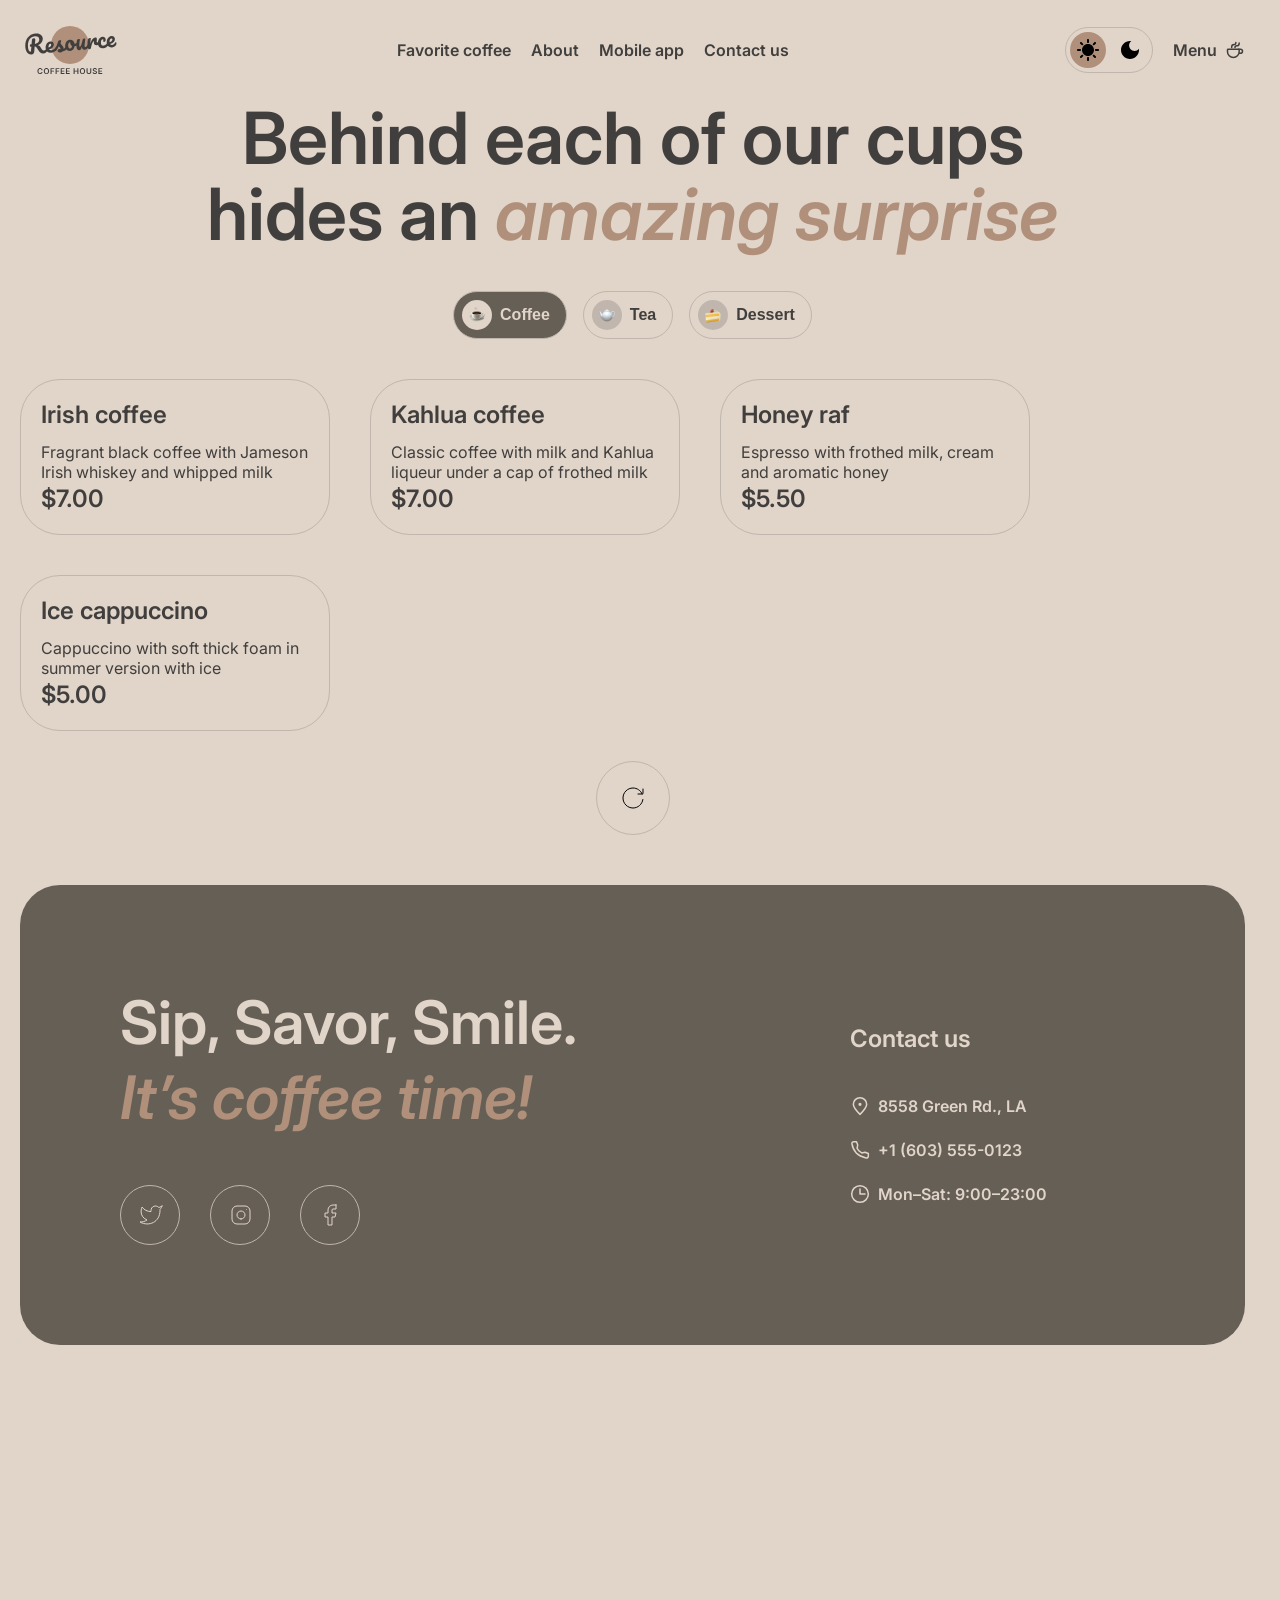
==== commit 1d186712: "refactor: extract slides content array to separated file" ====
--- a/menu.html
+++ b/menu.html
@@ -315,7 +315,7 @@
         </div>
       </div>
     </div>
-    <script src="script.js"></script>
-    <script src="menu.js"></script>
+    <script src="./script.js"></script>
+    <script src="./menu.js"></script>
   </body>
 </html>
--- a/style.css
+++ b/style.css
@@ -19,6 +19,7 @@
 
 html {
   scroll-behavior: smooth;
+  scrollbar-gutter: stable;
 }
 
 html.dark {
@@ -716,11 +717,11 @@
 
 #modal.active {
   position: fixed;
-  width: 100%;
-  min-height: 100vh;
   top: 0;
   left: 0;
-  z-index: 5;
+  right: 0;
+  bottom: 0;
+  z-index: 1;
   display: flex;
   justify-content: center;
   align-items: center;
@@ -730,24 +731,22 @@
 
 .modal-container {
   max-width: 800px;
-  margin: 0 auto;
   padding: 16px;
   display: flex;
   justify-content: center;
   gap: 20px;
   border-radius: 40px;
-  background-color: var(--text-inverse-color);
+  background-color: var(--background-page-color);
 }
 
 .modal-content {
   display: flex;
-  justify-content: center;
-  align-items: center;
-  flex-wrap: wrap;
   gap: 20px;
 }
 
 .modal-product-info {
+  max-width: 440px;
+  width: 100%;
   display: flex;
   flex-direction: column;
   gap: 20px;
@@ -766,6 +765,7 @@
 
 .modal-params-list {
   display: flex;
+  flex-wrap: wrap;
   gap: 8px;
 }
 
@@ -949,4 +949,18 @@
   footer {
     padding: 100px 60px;
   }
-}
+
+  .modal-container {
+    margin: auto 40px;
+  }
+
+  #modal-product-img {
+    max-width: 240px;
+  }
+}
+
+@media (max-width: 576px) {
+  #modal-product-img {
+    display: none;
+  }
+}
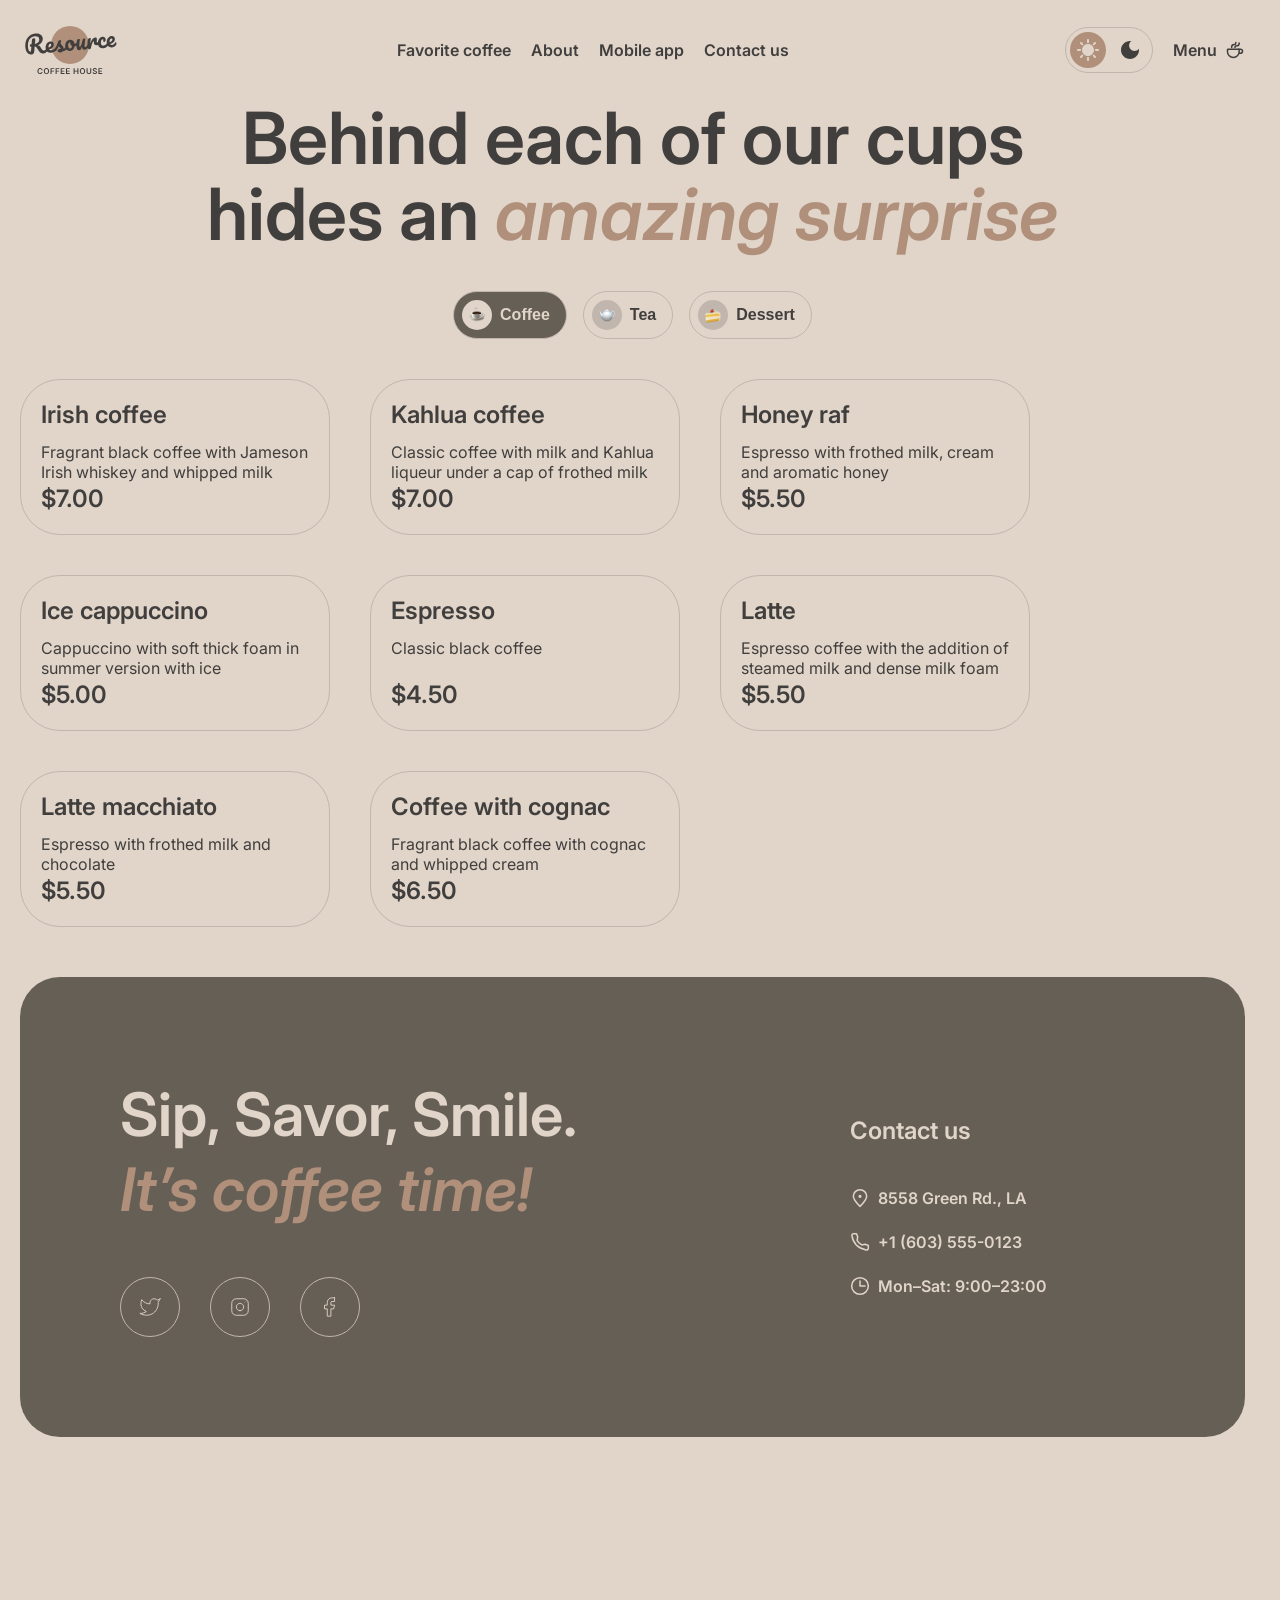
==== commit e8a2c179: "refactor: change icons img tag to svg tag and corresponding styles" ====
--- a/menu.html
+++ b/menu.html
@@ -40,49 +40,110 @@
           </nav>
           <button id="toggle-theme-btn" class="light-mode-switch">
             <span class="mode-btn light-mode">
-              <img
+              <svg
                 class="svg light-img"
-                src="./assets/icons/sun.svg"
-                alt="Light-mode"
-              />
+                width="22"
+                height="22"
+                viewBox="0 0 22 22"
+                xmlns="http://www.w3.org/2000/svg"
+              >
+                <path
+                  d="M10 3V1C10 0.45 10.45 0 11 0C11.55 0 12 0.45 12 1V3C12 3.55 11.55 4 11 4C10.45 4 10 3.55 10 3ZM17.36 6.05L18.77 4.63C19.16 4.24 19.16 3.61 18.77 3.22C18.38 2.83 17.75 2.83 17.36 3.22L15.95 4.64C15.56 5.03 15.56 5.66 15.95 6.05C16.34 6.44 16.97 6.44 17.36 6.05ZM21 10H19C18.45 10 18 10.45 18 11C18 11.55 18.45 12 19 12H21C21.55 12 22 11.55 22 11C22 10.45 21.55 10 21 10ZM11 18C10.45 18 10 18.45 10 19V21C10 21.55 10.45 22 11 22C11.55 22 12 21.55 12 21V19C12 18.45 11.55 18 11 18ZM4.64 6.05L3.22 4.64C2.83 4.25 2.83 3.61 3.22 3.23C3.61 2.85 4.25 2.84 4.63 3.23L6.04 4.64C6.43 5.03 6.43 5.67 6.04 6.05C5.65 6.43 5.02 6.44 4.64 6.05ZM15.95 15.95C15.56 16.34 15.56 16.98 15.95 17.36L17.36 18.77C17.75 19.16 18.39 19.16 18.77 18.77C19.16 18.38 19.16 17.74 18.77 17.36L17.36 15.95C16.98 15.56 16.34 15.56 15.95 15.95ZM1 12H3C3.55 12 4 11.55 4 11C4 10.45 3.55 10 3 10H1C0.45 10 0 10.45 0 11C0 11.55 0.45 12 1 12ZM4.64 18.78L6.05 17.37C6.44 16.98 6.44 16.34 6.05 15.96C5.66 15.58 5.02 15.57 4.64 15.96L3.23 17.37C2.84 17.76 2.84 18.4 3.23 18.78C3.61 19.17 4.25 19.17 4.64 18.78ZM11 5C7.69 5 5 7.69 5 11C5 14.31 7.69 17 11 17C14.31 17 17 14.31 17 11C17 7.69 14.31 5 11 5Z"
+                />
+              </svg>
             </span>
             <span class="mode-btn dark-mode">
-              <img
+              <svg
                 class="svg moon-img"
-                src="./assets/icons/moon.svg"
-                alt="Dark-mode"
-              />
+                width="18"
+                height="18"
+                viewBox="0 0 18 18"
+                fill="none"
+                xmlns="http://www.w3.org/2000/svg"
+              >
+                <path
+                  d="M9 0C4.03 0 0 4.03 0 9C0 13.97 4.03 18 9 18C13.97 18 18 13.97 18 9C18 8.54 17.96 8.08 17.9 7.64C16.92 9.01 15.32 9.9 13.5 9.9C10.52 9.9 8.1 7.48 8.1 4.5C8.1 2.69 8.99 1.08 10.36 0.0999999C9.92 0.0399999 9.46 0 9 0Z"
+                />
+              </svg>
             </span>
           </button>
           <div class="menu-item">
             <a class="link menu-link" href="./menu.html">
               <span>Menu</span>
-              <img
-                class="menu-item-icon"
-                src="./assets/icons/coffee-cup.svg"
-                alt="Coffe-icon"
+              <svg
+                class="svg-stroke menu-item-icon"
+                width="20"
+                height="20"
+                viewBox="0 0 20 20"
+                fill="none"
+                xmlns="http://www.w3.org/2000/svg"
+              >
+                <path
+                  d="M14.167 9.76667V11.6667C14.167 14.8883 11.5553 17.5 8.33366 17.5C5.112 17.5 2.50033 14.8883 2.50033 11.6667V9.76667C2.50033 9.4353 2.76896 9.16667 3.10033 9.16667H13.567C13.8984 9.16667 14.167 9.4353 14.167 9.76667Z"
+                  stroke-width="1.5"
+                  stroke-linecap="round"
+                  stroke-linejoin="round"
+                />
+                <path
+                  d="M10.0003 7.50008C10.0003 6.66675 10.5956 5.83341 11.786 5.83341C13.101 5.83341 14.167 4.76743 14.167 3.45246V2.91675"
+                  stroke-width="1.5"
+                  stroke-linecap="round"
+                  stroke-linejoin="round"
+                />
+                <path
+                  d="M6.66634 7.5V7.08333C6.66634 5.70262 7.78563 4.58333 9.16634 4.58333C10.0868 4.58333 10.833 3.83714 10.833 2.91667V2.5"
+                  stroke-width="1.5"
+                  stroke-linecap="round"
+                  stroke-linejoin="round"
+                />
+                <path
+                  d="M13.333 9.16675H15.4163C16.5669 9.16675 17.4997 10.0995 17.4997 11.2501C17.4997 12.4007 16.5669 13.3334 15.4163 13.3334H14.1663"
+                  stroke-width="1.5"
+                  stroke-linecap="round"
+                  stroke-linejoin="round"
+                />
+              </svg>
+            </a>
+          </div>
+          <button id="burger-btn">
+            <svg
+              class="svg-stroke burger-menu-img"
+              width="18"
+              height="10"
+              viewBox="0 0 18 10"
+              fill="none"
+              xmlns="http://www.w3.org/2000/svg"
+            >
+              <path
+                d="M0.75 0.75H16.75"
+                stroke-width="1.5"
+                stroke-linecap="round"
+                stroke-linejoin="round"
               />
-            </a>
-          </div>
-          <button id="burger-btn">
-            <img
-              class="svg burger-menu-img"
-              src="./assets/icons/burger-menu.svg"
-              alt="Burger-menu"
-            />
+              <path
+                d="M0.75 8.75H16.75"
+                stroke-width="1.5"
+                stroke-linecap="round"
+                stroke-linejoin="round"
+              />
+            </svg>
           </button>
         </div>
         <div class="burger-menu inactive">
           <nav>
             <ul>
               <li>
-                <a class="link nav-link" href="#favorite-coffee"
+                <a class="link nav-link" href="./index.html#favorite-coffee"
                   >Favorite coffee</a
                 >
               </li>
-              <li><a class="link nav-link" href="#about">About</a></li>
-              <li>
-                <a class="link nav-link" href="#mobile-app">Mobile app</a>
+              <li>
+                <a class="link nav-link" href="./index.html#about">About</a>
+              </li>
+              <li>
+                <a class="link nav-link" href="./index.html#mobile-app"
+                  >Mobile app</a
+                >
               </li>
               <li>
                 <a class="link nav-link" href="#contact-us">Contact us</a>
@@ -92,11 +153,39 @@
           <div class="menu-item">
             <a class="link menu-link" href="./menu.html">
               <span>Menu</span>
-              <img
-                class="svg menu-item-icon"
-                src="./assets/icons/coffee-cup.svg"
-                alt="Coffe-icon"
-              />
+              <svg
+                class="svg-stroke menu-item-icon"
+                width="20"
+                height="20"
+                viewBox="0 0 20 20"
+                fill="none"
+                xmlns="http://www.w3.org/2000/svg"
+              >
+                <path
+                  d="M14.167 9.76667V11.6667C14.167 14.8883 11.5553 17.5 8.33366 17.5C5.112 17.5 2.50033 14.8883 2.50033 11.6667V9.76667C2.50033 9.4353 2.76896 9.16667 3.10033 9.16667H13.567C13.8984 9.16667 14.167 9.4353 14.167 9.76667Z"
+                  stroke-width="1.5"
+                  stroke-linecap="round"
+                  stroke-linejoin="round"
+                />
+                <path
+                  d="M10.0003 7.50008C10.0003 6.66675 10.5956 5.83341 11.786 5.83341C13.101 5.83341 14.167 4.76743 14.167 3.45246V2.91675"
+                  stroke-width="1.5"
+                  stroke-linecap="round"
+                  stroke-linejoin="round"
+                />
+                <path
+                  d="M6.66634 7.5V7.08333C6.66634 5.70262 7.78563 4.58333 9.16634 4.58333C10.0868 4.58333 10.833 3.83714 10.833 2.91667V2.5"
+                  stroke-width="1.5"
+                  stroke-linecap="round"
+                  stroke-linejoin="round"
+                />
+                <path
+                  d="M13.333 9.16675H15.4163C16.5669 9.16675 17.4997 10.0995 17.4997 11.2501C17.4997 12.4007 16.5669 13.3334 15.4163 13.3334H14.1663"
+                  stroke-width="1.5"
+                  stroke-linecap="round"
+                  stroke-linejoin="round"
+                />
+              </svg>
             </a>
           </div>
         </div>
@@ -152,11 +241,25 @@
             <ul class="products-list"></ul>
           </div>
           <button id="rest-btn" class="button menu-more-products-btn">
-            <img
-              class="svg rest-btn-img"
-              src="./assets/icons/refresh.svg"
-              alt="More-products"
-            />
+            <svg
+              class="svg-stroke rest-btn-img"
+              width="24"
+              height="24"
+              viewBox="0 0 24 24"
+              fill="none"
+              xmlns="http://www.w3.org/2000/svg"
+            >
+              <path
+                d="M21.8883 13.5C21.1645 18.3113 17.013 22 12 22C6.47715 22 2 17.5228 2 12C2 6.47715 6.47715 2 12 2C16.1006 2 19.6248 4.46819 21.1679 8"
+                stroke-linecap="round"
+                stroke-linejoin="round"
+              />
+              <path
+                d="M17 8H21.4C21.7314 8 22 7.73137 22 7.4V3"
+                stroke-linecap="round"
+                stroke-linejoin="round"
+              />
+            </svg>
           </button>
         </section>
       </main>
@@ -172,11 +275,20 @@
             <ul class="social-link-list">
               <li class="social-link-item">
                 <a class="social-link" href="https://x.com" target="_blank">
-                  <img
-                    class="svg social-link-img"
-                    src="./assets/icons/twitter.svg"
-                    alt="Twitter"
-                  />
+                  <svg
+                    class="svg-stroke social-link-img"
+                    width="24"
+                    height="24"
+                    viewBox="0 0 24 24"
+                    fill="none"
+                    xmlns="http://www.w3.org/2000/svg"
+                  >
+                    <path
+                      d="M23 3.01006C23 3.01006 20.9821 4.20217 19.86 4.54006C19.2577 3.84757 18.4573 3.35675 17.567 3.13398C16.6767 2.91122 15.7395 2.96725 14.8821 3.29451C14.0247 3.62177 13.2884 4.20446 12.773 4.96377C12.2575 5.72309 11.9877 6.62239 12 7.54006V8.54006C10.2426 8.58562 8.50127 8.19587 6.93101 7.4055C5.36074 6.61513 4.01032 5.44869 3 4.01006C3 4.01006 -1 13.0101 8 17.0101C5.94053 18.408 3.48716 19.109 1 19.0101C10 24.0101 21 19.0101 21 7.51006C20.9991 7.23151 20.9723 6.95365 20.92 6.68006C21.9406 5.67355 23 3.01006 23 3.01006Z"
+                      stroke-linecap="round"
+                      stroke-linejoin="round"
+                    />
+                  </svg>
                 </a>
               </li>
               <li class="social-link-item">
@@ -185,11 +297,28 @@
                   href="https://www.instagram.com"
                   target="_blank"
                 >
-                  <img
-                    class="svg social-link-img"
-                    src="./assets/icons/instagram.svg"
-                    alt="Instagram"
-                  />
+                  <svg
+                    class="svg-stroke social-link-img"
+                    width="24"
+                    height="24"
+                    viewBox="0 0 24 24"
+                    fill="none"
+                    xmlns="http://www.w3.org/2000/svg"
+                  >
+                    <path
+                      d="M12 16C14.2091 16 16 14.2091 16 12C16 9.79086 14.2091 8 12 8C9.79086 8 8 9.79086 8 12C8 14.2091 9.79086 16 12 16Z"
+                      stroke-linecap="round"
+                      stroke-linejoin="round"
+                    />
+                    <path
+                      d="M3 16V8C3 5.23858 5.23858 3 8 3H16C18.7614 3 21 5.23858 21 8V16C21 18.7614 18.7614 21 16 21H8C5.23858 21 3 18.7614 3 16Z"
+                    />
+                    <path
+                      d="M17.5 6.51L17.51 6.49889"
+                      stroke-linecap="round"
+                      stroke-linejoin="round"
+                    />
+                  </svg>
                 </a>
               </li>
               <li class="social-link-item">
@@ -198,11 +327,20 @@
                   href="https://www.facebook.com"
                   target="_blank"
                 >
-                  <img
-                    class="svg social-link-img"
-                    src="./assets/icons/facebook.svg"
-                    alt="Facebook"
-                  />
+                  <svg
+                    class="svg-stroke social-link-img"
+                    width="24"
+                    height="24"
+                    viewBox="0 0 24 24"
+                    fill="none"
+                    xmlns="http://www.w3.org/2000/svg"
+                  >
+                    <path
+                      d="M17 2H14C12.6739 2 11.4021 2.52678 10.4645 3.46447C9.52678 4.40215 9 5.67392 9 7V10H6V14H9V22H13V14H16L17 10H13V7C13 6.73478 13.1054 6.48043 13.2929 6.29289C13.4804 6.10536 13.7348 6 14 6H17V2Z"
+                      stroke-linecap="round"
+                      stroke-linejoin="round"
+                    />
+                  </svg>
                 </a>
               </li>
             </ul>
@@ -217,30 +355,85 @@
                 href="https://www.google.com/maps"
                 target="_blank"
               >
-                <img
-                  class="svg contact-item-icon"
-                  src="./assets/icons/pin-alt.svg"
-                  alt="Location"
-                />
+                <svg
+                  class="svg-stroke contact-item-icon"
+                  width="20"
+                  height="20"
+                  viewBox="0 0 20 20"
+                  fill="none"
+                  xmlns="http://www.w3.org/2000/svg"
+                >
+                  <path
+                    d="M16.6663 8.33329C16.6663 12.0152 9.99967 18.3333 9.99967 18.3333C9.99967 18.3333 3.33301 12.0152 3.33301 8.33329C3.33301 4.65139 6.31778 1.66663 9.99967 1.66663C13.6816 1.66663 16.6663 4.65139 16.6663 8.33329Z"
+                    stroke-width="1.5"
+                  />
+                  <path
+                    d="M10.0003 9.16667C10.4606 9.16667 10.8337 8.79357 10.8337 8.33333C10.8337 7.8731 10.4606 7.5 10.0003 7.5C9.54009 7.5 9.16699 7.8731 9.16699 8.33333C9.16699 8.79357 9.54009 9.16667 10.0003 9.16667Z"
+                    fill="#E1D4C9"
+                    stroke-width="1.5"
+                    stroke-linecap="round"
+                    stroke-linejoin="round"
+                  />
+                </svg>
+
                 <p>8558 Green Rd., LA</p>
               </a>
             </li>
             <li>
-              <a class="link contact-item contact-link" href="tel:">
-                <img
-                  class="svg contact-item-icon"
-                  src="./assets/icons/phone.svg"
-                  alt="Phone"
-                />
+              <a
+                class="link contact-item contact-link"
+                href="tel:+1 (603) 555-0123"
+              >
+                <svg
+                  class="svg-stroke contact-item-icon"
+                  width="20"
+                  height="20"
+                  viewBox="0 0 20 20"
+                  fill="none"
+                  xmlns="http://www.w3.org/2000/svg"
+                >
+                  <path
+                    d="M15.0984 12.2516L11.6665 12.9166C9.34845 11.7531 7.91654 10.4166 7.08321 8.33329L7.72483 4.89154L6.51197 1.66663L3.72946 1.66663C2.60191 1.66663 1.71466 2.59958 1.90108 3.71161C2.29888 6.08454 3.37231 10.0391 6.24987 12.9166C9.27338 15.9401 13.5661 17.3318 16.1378 17.9288C17.299 18.1983 18.3332 17.2908 18.3332 16.0988L18.3332 13.4843L15.0984 12.2516Z"
+                    stroke-width="1.5"
+                    stroke-linecap="round"
+                    stroke-linejoin="round"
+                  />
+                </svg>
                 <p>+1 (603) 555-0123</p>
               </a>
             </li>
             <li class="link contact-item">
-              <img
-                class="svg contact-item-icon"
-                src="./assets/icons/clock.svg"
-                alt="Clock"
-              />
+              <svg
+                class="svg-stroke contact-item-icon"
+                width="20"
+                height="20"
+                viewBox="0 0 20 20"
+                fill="none"
+                xmlns="http://www.w3.org/2000/svg"
+              >
+                <g clip-path="url(#clip0_217_1736)">
+                  <path
+                    d="M10 5L10 10L15 10"
+                    stroke="#E1D4C9"
+                    stroke-width="1.5"
+                    stroke-linecap="round"
+                    stroke-linejoin="round"
+                  />
+                  <path
+                    d="M10.0003 18.3333C14.6027 18.3333 18.3337 14.6023 18.3337 9.99996C18.3337 5.39759 14.6027 1.66663 10.0003 1.66663C5.39795 1.66663 1.66699 5.39759 1.66699 9.99996C1.66699 14.6023 5.39795 18.3333 10.0003 18.3333Z"
+                    stroke="#E1D4C9"
+                    stroke-width="1.5"
+                    stroke-linecap="round"
+                    stroke-linejoin="round"
+                  />
+                </g>
+                <defs>
+                  <clipPath id="clip0_217_1736">
+                    <rect width="20" height="20" fill="white" />
+                  </clipPath>
+                </defs>
+              </svg>
+
               <p>Mon–Sat: 9:00–23:00</p>
             </li>
           </ul>
@@ -299,7 +492,37 @@
             <hr />
             <div class="modal-add-info">
               <div>
-                <img class="svg" src="./assets/icons/info-empty.svg" alt="" />
+                <svg
+                  class="svg-stroke"
+                  width="16"
+                  height="16"
+                  viewBox="0 0 16 16"
+                  fill="none"
+                  xmlns="http://www.w3.org/2000/svg"
+                >
+                  <g clip-path="url(#clip0_147811_7672)">
+                    <path
+                      d="M8 7.66663V11"
+                      stroke-linecap="round"
+                      stroke-linejoin="round"
+                    />
+                    <path
+                      d="M8 5.00667L8.00667 4.99926"
+                      stroke-linecap="round"
+                      stroke-linejoin="round"
+                    />
+                    <path
+                      d="M8.00016 14.6667C11.6821 14.6667 14.6668 11.6819 14.6668 8.00004C14.6668 4.31814 11.6821 1.33337 8.00016 1.33337C4.31826 1.33337 1.3335 4.31814 1.3335 8.00004C1.3335 11.6819 4.31826 14.6667 8.00016 14.6667Z"
+                      stroke-linecap="round"
+                      stroke-linejoin="round"
+                    />
+                  </g>
+                  <defs>
+                    <clipPath id="clip0_147811_7672">
+                      <rect width="16" height="16" fill="white" />
+                    </clipPath>
+                  </defs>
+                </svg>
               </div>
               <p class="caption">
                 The cost is not final. Download our mobile app to see the final
--- a/style.css
+++ b/style.css
@@ -39,13 +39,12 @@
 
 /* TEMPORARY */
 
-.svg {
-  filter: brightness(0);
-}
-
-html.dark .svg {
-  filter: brightness(0) saturate(100%) invert(97%) sepia(9%) saturate(727%)
-    hue-rotate(310deg) brightness(89%) contrast(98%);
+.svg path {
+  fill: var(--text-primary-color);
+}
+
+.svg-stroke path {
+  stroke: var(--text-primary-color);
 }
 
 /* RESET */
@@ -204,11 +203,6 @@
   background-color: var(--background-container-color);
 }
 
-html.dark .light-mode-switch img {
-  filter: brightness(0) saturate(100%) invert(93%) sepia(15%) saturate(261%)
-    hue-rotate(332deg) brightness(93%) contrast(89%);
-}
-
 .mode-btn {
   width: 36px;
   height: 36px;
@@ -233,19 +227,17 @@
   background-color: var(--background-container-color);
 }
 
-.light-mode-switch:hover > .dark-mode > .moon-img {
-  filter: brightness(0) saturate(100%) invert(95%) sepia(9%) saturate(575%)
-    hue-rotate(322deg) brightness(98%) contrast(80%);
-}
-
-.moon-img {
-  width: 18px;
-  height: 18px;
+.light-mode-switch:hover .dark-mode .moon-img path {
+  fill: var(--text-inverse-color);
 }
 
 .light-img {
   width: 22px;
   height: 22px;
+}
+
+.light-img path {
+  fill: #e1d4c9;
 }
 
 .menu-item,
@@ -282,19 +274,6 @@
   background-color: var(--text-inverse-color);
 }
 
-.menu-item-icon {
-  filter: brightness(0) saturate(100%) invert(22%) sepia(5%) saturate(338%)
-    hue-rotate(2deg) brightness(96%) contrast(87%);
-  width: 20px;
-  height: 20px;
-}
-
-html.dark .menu-item-icon,
-html.dark .burger-menu-img {
-  filter: brightness(0) saturate(100%) invert(97%) sepia(9%) saturate(727%)
-    hue-rotate(310deg) brightness(89%) contrast(98%);
-}
-
 .menu-item-active {
   padding: 8px 0px;
   position: relative;
@@ -323,7 +302,6 @@
 }
 
 .burger-menu {
-  padding: 40px;
   display: flex;
   flex-basis: 100%;
   flex-direction: column;
@@ -334,6 +312,8 @@
 
 .burger-menu > nav {
   display: block;
+  margin-top: auto;
+  flex-grow: 0;
 }
 
 .burger-menu > nav > ul {
@@ -346,6 +326,10 @@
 .burger-menu .nav-link,
 .burger-menu .menu-item {
   display: block;
+}
+
+.burger-menu .menu-item {
+  margin-bottom: auto;
 }
 
 .hero-section {
@@ -353,10 +337,11 @@
   color: var(--text-inverse-color);
   min-height: 80svh;
   display: flex;
+  justify-content: center;
   overflow: hidden;
-  justify-content: center;
   align-items: center;
   border-radius: 40px;
+  padding: 100px;
 }
 
 .hero-video {
@@ -364,22 +349,25 @@
   min-width: 100%;
   min-height: 100%;
   object-fit: cover;
+  z-index: 0;
+}
+
+.hero-content {
+  position: relative;
+  max-width: 530px;
+  width: 100%;
+  display: flex;
+  margin-right: auto;
+  justify-self: flex-start;
+  align-self: flex-end;
   z-index: 1;
-}
-
-.hero-content {
-  position: absolute;
-  left: 100px;
-  bottom: 100px;
-  z-index: 2;
-  max-width: 530px;
-  width: 100%;
-  display: flex;
   flex-direction: column;
   gap: 20px;
 }
 
 .hero-link {
+  position: relative;
+  z-index: 5;
   padding: 20px 78px;
   max-width: 200px;
   width: 100%;
@@ -387,6 +375,7 @@
   background-color: var(--background-page-color);
   border-radius: 100px;
   display: flex;
+  justify-content: center;
   align-items: center;
   gap: 8px;
 }
@@ -395,8 +384,10 @@
   display: none;
 }
 
-.hero-link:hover > .hero-link-icon {
+.hero-link:hover .hero-link-icon {
   display: block;
+  stroke: var(--text-primary-color);
+  flex-shrink: 0;
 }
 
 section > h2 {
@@ -582,11 +573,6 @@
   min-height: 36px;
 }
 
-html.dark .download-link-icon {
-  filter: brightness(0) saturate(100%) invert(97%) sepia(9%) saturate(727%)
-    hue-rotate(310deg) brightness(89%) contrast(98%);
-}
-
 .download-img {
   max-width: 630px;
   width: 100%;
@@ -635,6 +621,9 @@
   width: 100%;
   padding: 18px;
   border-radius: 100px;
+  display: flex;
+  justify-content: center;
+  align-items: center;
 }
 
 .social-link:hover {
@@ -642,21 +631,17 @@
   background-color: var(--background-page-color);
 }
 
-.social-link:hover > .social-link-img {
-  filter: brightness(0) saturate(100%) invert(21%) sepia(1%) saturate(1422%)
-    hue-rotate(2deg) brightness(94%) contrast(84%);
-}
-
-html.dark .social-link:hover > .social-link-img {
-  filter: brightness(0) saturate(100%) invert(96%) sepia(98%) saturate(240%)
-    hue-rotate(302deg) brightness(91%) contrast(94%);
-}
-
 .social-link-img {
   width: 24px;
   min-height: 24px;
-  filter: brightness(0) saturate(100%) invert(90%) sepia(10%) saturate(290%)
-    hue-rotate(346deg) brightness(99%) contrast(83%);
+}
+
+.social-link-img path {
+  stroke: var(--text-inverse-color);
+}
+
+.social-link:hover .social-link-img path {
+  stroke: var(--text-primary-color);
 }
 
 .contacts-header {
@@ -679,8 +664,10 @@
 .contact-item-icon {
   width: 20px;
   min-height: 20px;
-  filter: brightness(0) saturate(100%) invert(90%) sepia(10%) saturate(290%)
-    hue-rotate(346deg) brightness(99%) contrast(83%);
+}
+
+.contact-item-icon path {
+  stroke: var(--text-inverse-color);
 }
 
 /* MENU */
@@ -928,6 +915,10 @@
     flex-grow: 1;
   }
 
+  .hero-section {
+    padding: 100px 60px;
+  }
+
   .hero-content {
     max-width: 300px;
     bottom: 20px;
@@ -964,3 +955,9 @@
     display: none;
   }
 }
+
+@media (max-width: 380px) {
+  .hero-section {
+    padding: 60px 16px;
+  }
+}
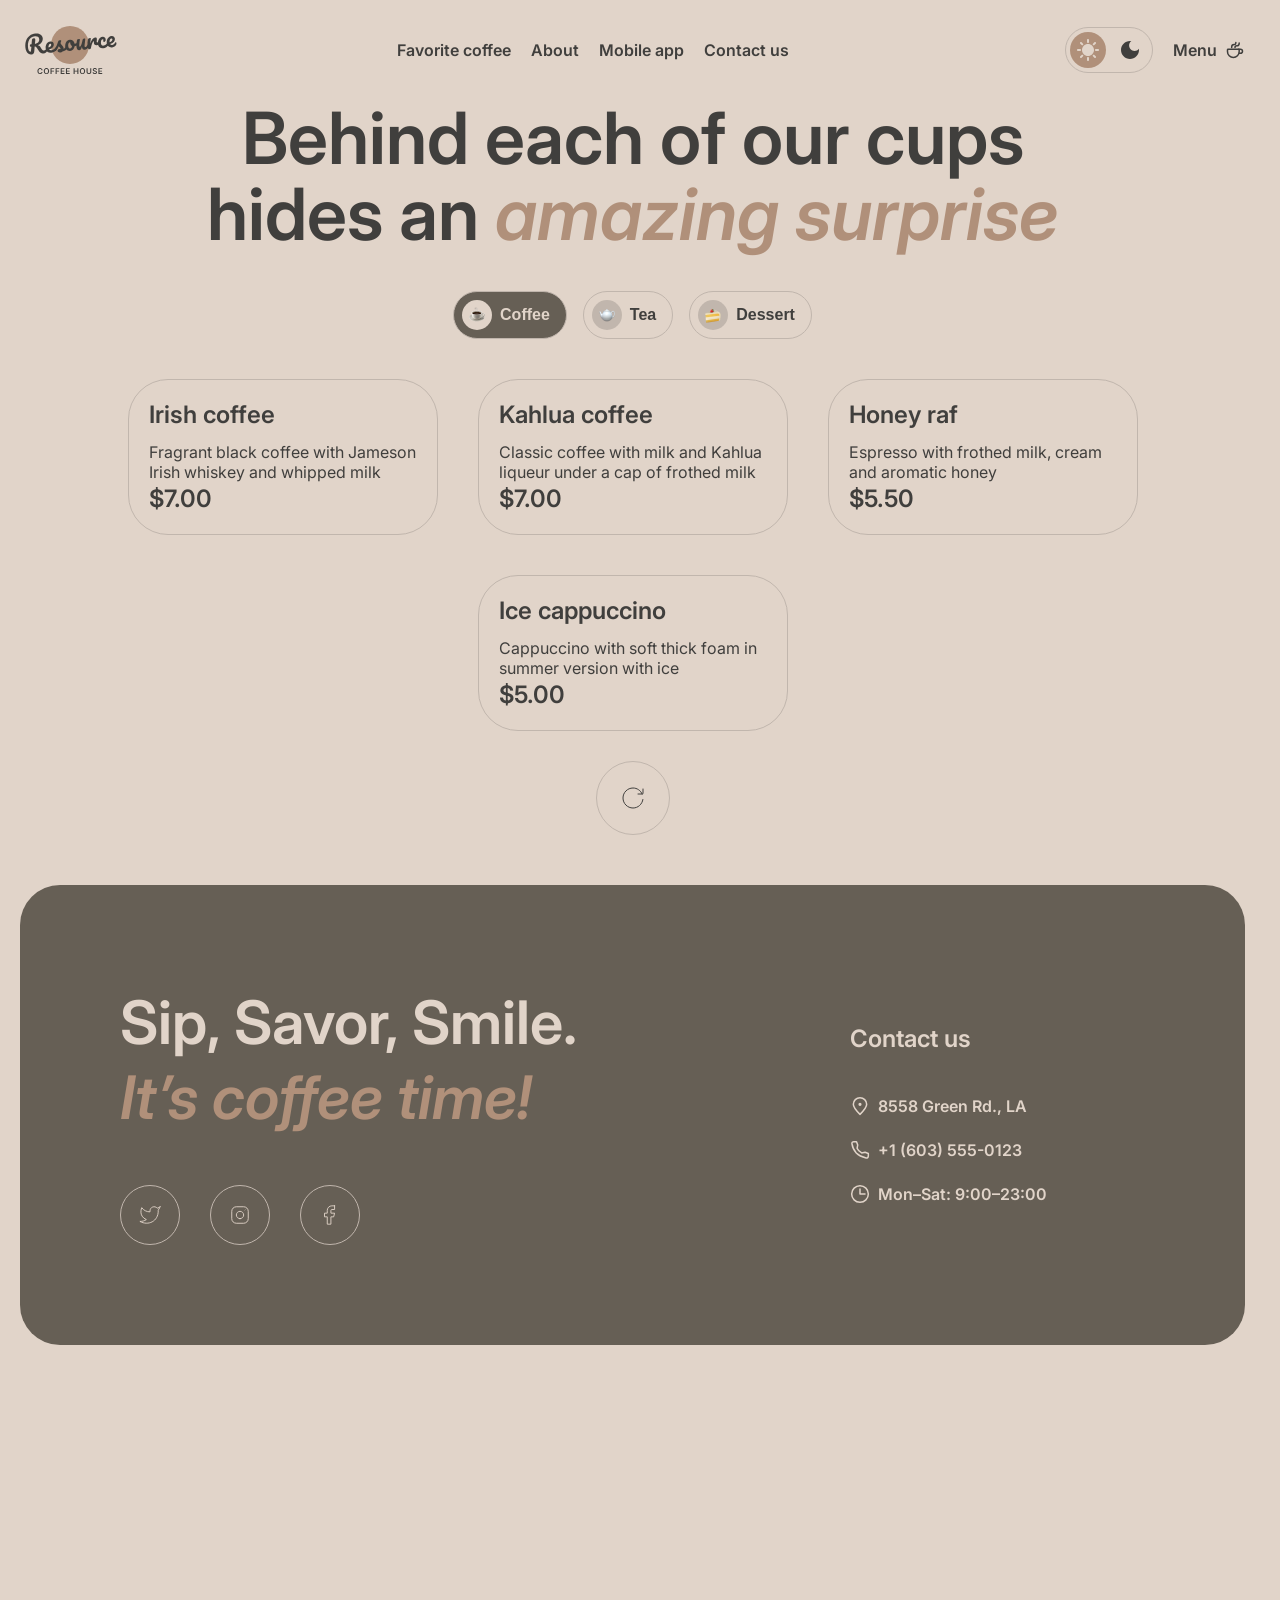
==== commit cc69dadc: "feat: add smooth transition for burger menu and slider toggle" ====
--- a/menu.html
+++ b/menu.html
@@ -453,37 +453,14 @@
             <p id="modal-product-description">Description</p>
             <div class="product-size">
               <p class="modal-params-name">Size</p>
-              <ul id="modal-product-sizes-list" class="modal-params-list">
-                <!-- <li class="modal-params-item active">
-                  <div class="modal-params-badge">S</div>
-                  <div class="modal-params-text">200 ml</div>
-                </li>
-                <li class="modal-params-item">
-                  <div class="modal-params-badge">M</div>
-                  <div class="modal-params-text">sugar</div>
-                </li>
-                <li class="modal-params-item">
-                  <div class="modal-params-badge">S</div>
-                  <div class="modal-params-text">sugar</div>
-                </li> -->
-              </ul>
+              <ul id="modal-product-sizes-list" class="modal-params-list"></ul>
             </div>
             <div class="modal-product-additives-list">
               <p class="modal-params-name">Additives</p>
-              <ul id="modal-product-additives-list" class="modal-params-list">
-                <!-- <li class="modal-params-item active">
-                  <div class="modal-params-badge">S</div>
-                  <div class="modal-params-text">sugar</div>
-                </li>
-                <li class="modal-params-item">
-                  <div class="modal-params-badge">S</div>
-                  <div class="modal-params-text">sugar</div>
-                </li>
-                <li class="modal-params-item">
-                  <div class="modal-params-badge">S</div>
-                  <div class="modal-params-text">sugar</div>
-                </li> -->
-              </ul>
+              <ul
+                id="modal-product-additives-list"
+                class="modal-params-list"
+              ></ul>
             </div>
             <div class="total-price-container">
               <h3 class="heading-3">Total:</h3>
--- a/style.css
+++ b/style.css
@@ -140,12 +140,13 @@
 }
 
 header {
+  position: relative;
   display: flex;
   flex-direction: column;
 }
 
 header.burger-menu-active {
-  height: 100dvh;
+  min-height: 100dvh;
 }
 
 .header-wrapper {
@@ -298,29 +299,44 @@
 }
 
 .burger-menu.inactive {
-  display: none;
+  visibility: hidden;
+  opacity: 0;
+  position: absolute;
+  left: 50%;
+  transform: translateY(-20px) translateX(-50%);
 }
 
 .burger-menu {
-  display: flex;
+  position: static;
+  transition:
+    opacity 0.3s ease,
+    visibility 0.3s ease,
+    transform 0.3s ease;
+  display: flex;
+  min-height: 80dvh;
+  height: 100%;
   flex-basis: 100%;
   flex-direction: column;
   justify-content: center;
   align-items: center;
-  gap: 100px;
+  overflow-y: auto;
+  padding-bottom: 50px;
+  opacity: 1;
+  visibility: visible;
+  transform: translateY(0);
 }
 
 .burger-menu > nav {
   display: block;
-  margin-top: auto;
   flex-grow: 0;
+  margin-bottom: 50px;
 }
 
 .burger-menu > nav > ul {
   flex-direction: column;
-  justify-content: center;
-  align-items: center;
-  gap: 60px;
+  flex-wrap: wrap;
+  justify-content: space-between;
+  align-items: center;
 }
 
 .burger-menu .nav-link,
@@ -329,7 +345,7 @@
 }
 
 .burger-menu .menu-item {
-  margin-bottom: auto;
+  justify-self: flex-end;
 }
 
 .hero-section {
@@ -357,6 +373,7 @@
   max-width: 530px;
   width: 100%;
   display: flex;
+  margin-top: auto;
   margin-right: auto;
   justify-self: flex-start;
   align-self: flex-end;
@@ -424,6 +441,12 @@
   align-items: center;
   gap: 16px;
   margin: 0 auto;
+  transition: opacity 0.3s ease;
+  opacity: 1;
+}
+
+.slide.hide {
+  opacity: 0;
 }
 
 .slider-btn {
@@ -674,6 +697,7 @@
 
 .products-list {
   display: flex;
+  justify-content: center;
   gap: 40px;
   flex-wrap: wrap;
 }
@@ -690,6 +714,7 @@
 
 .tabs-list {
   display: flex;
+  flex-wrap: wrap;
   justify-content: center;
   align-items: center;
   gap: 16px;
@@ -713,6 +738,7 @@
   justify-content: center;
   align-items: center;
   color: var(--text-primary-color);
+  overflow-y: auto;
   background-color: rgba(0, 0, 0, 0.5);
 }
 
@@ -921,12 +947,6 @@
 
   .hero-content {
     max-width: 300px;
-    bottom: 20px;
-    left: 30px;
-  }
-
-  .products-list {
-    justify-content: center;
   }
 
   .slider-btn {
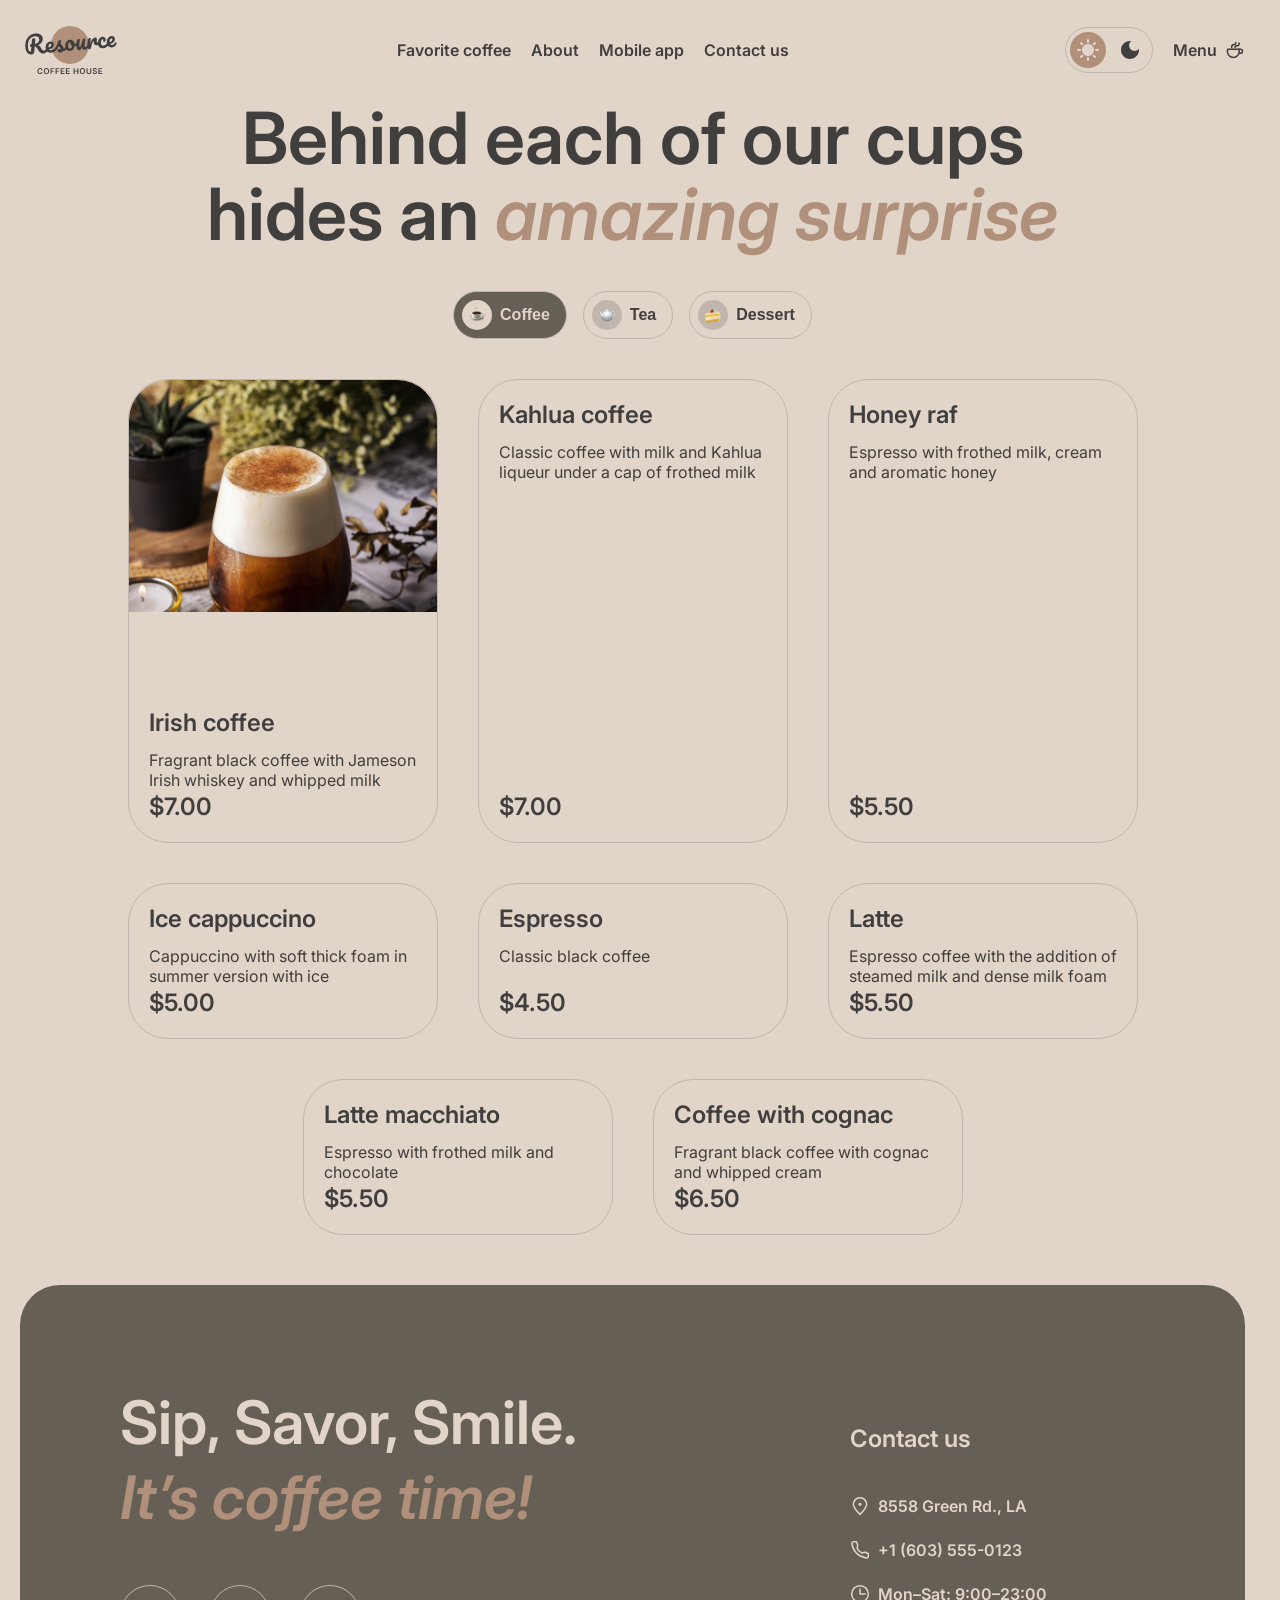
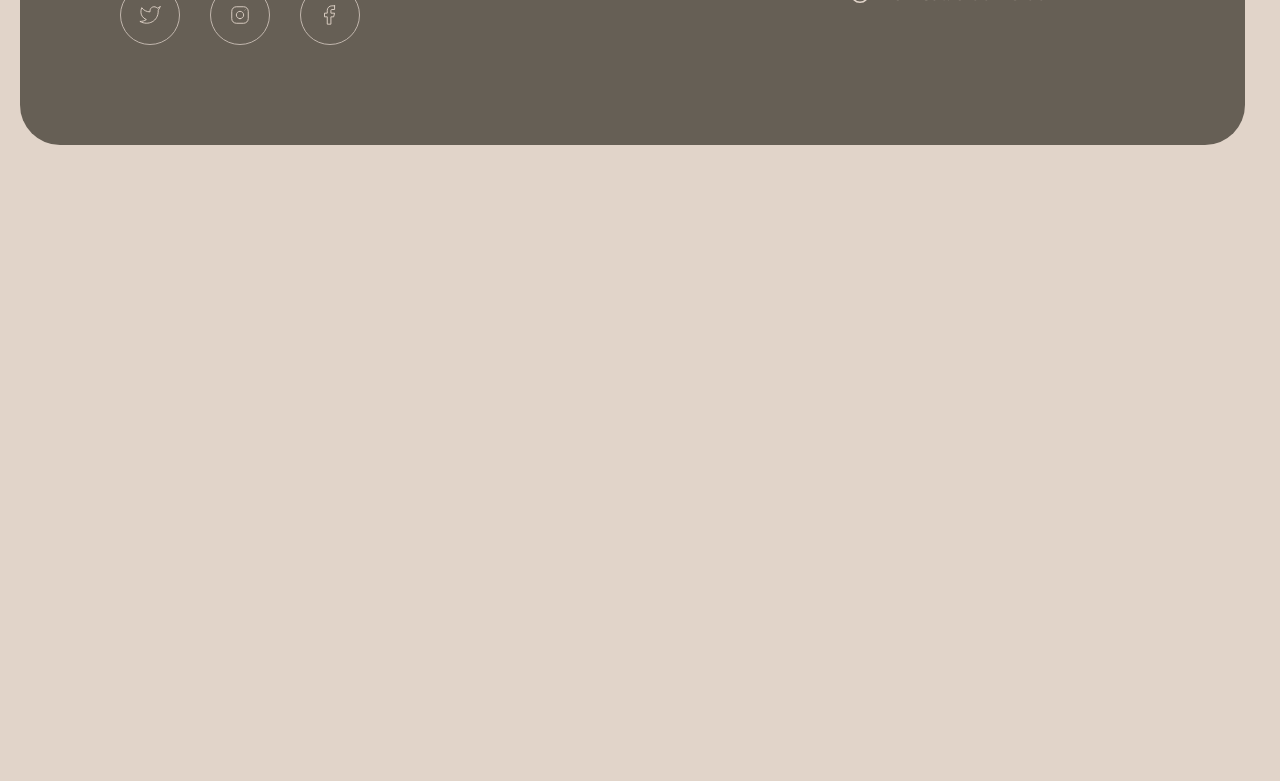
==== commit c4662a66: "fix: fix burger button update on menu page" ====
--- a/menu.html
+++ b/menu.html
@@ -107,6 +107,7 @@
           </div>
           <button id="burger-btn">
             <svg
+              id="burger-icon"
               class="svg-stroke burger-menu-img"
               width="18"
               height="10"
